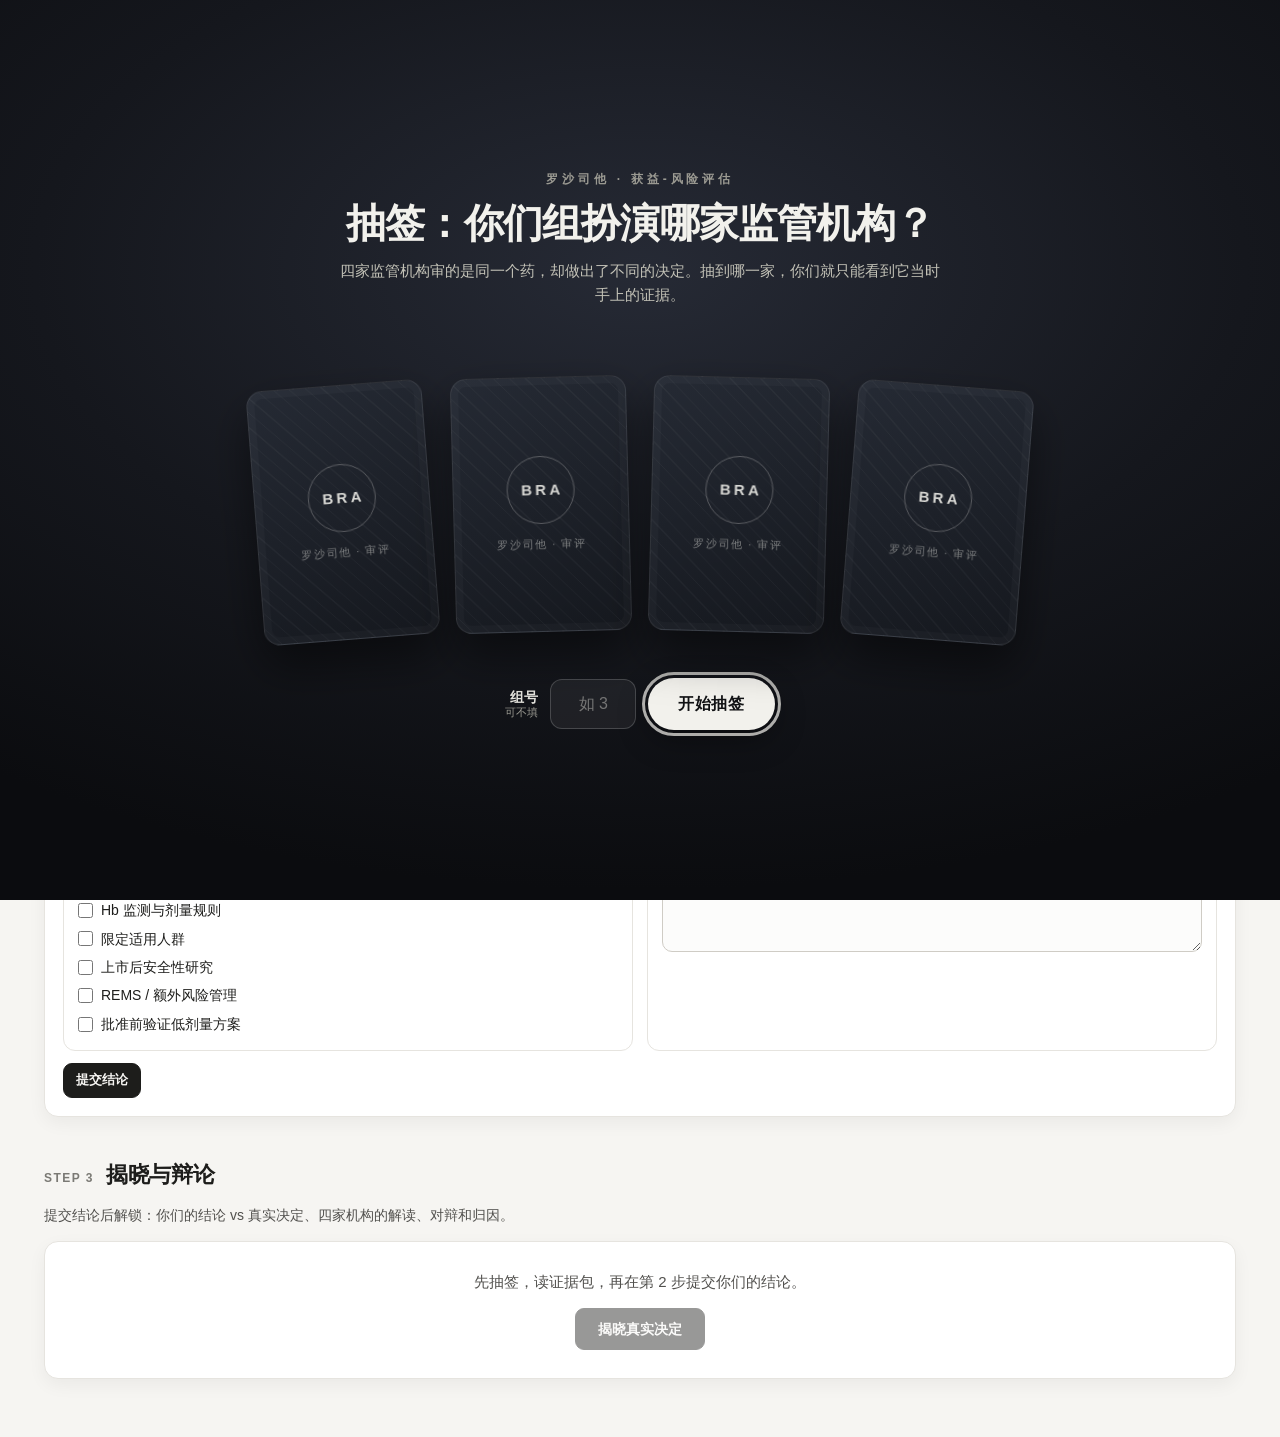
==== roxadustat/index.html @ 7d4b8264 "Add roxadustat BRA classroom demo" ====
<!doctype html>
<html lang="zh-CN">
<head>
  <meta charset="utf-8">
  <meta name="viewport" content="width=device-width, initial-scale=1">
  <meta name="description" content="罗沙司他获益-风险评估课堂工作台：每组扮演一家监管机构，只看它当时的原文证据包，做出结论后再对照四家机构的真实解读。">
  <title>罗沙司他审评工作台</title>
  <link rel="stylesheet" href="styles.css?v=16">
  <script src="data.js?v=16" defer></script>
  <script src="briefs.js?v=16" defer></script>
  <script src="cards.js?v=16" defer></script>
  <script src="sim.js?v=16" defer></script>
  <script src="app.js?v=16" defer></script>
  <script src="draw.js?v=16" defer></script>
</head>
<body>
  <div class="draw-stage" id="draw-stage" role="dialog" aria-modal="true" aria-labelledby="draw-title" hidden>
    <div class="draw-inner">
      <p class="draw-eyebrow">罗沙司他 · 获益-风险评估</p>
      <h1 id="draw-title">抽签：你们组扮演哪家监管机构？</h1>
      <p class="draw-lead">四家监管机构审的是同一个药，却做出了不同的决定。抽到哪一家，你们就只能看到它当时手上的证据。</p>
      <div class="draw-table" id="draw-table" aria-hidden="true"></div>
      <div class="draw-result" id="draw-result" aria-live="polite"></div>
      <form class="draw-form" id="draw-form">
        <label for="draw-group">组号<small>可不填</small></label>
        <input id="draw-group" inputmode="numeric" maxlength="2" autocomplete="off" placeholder="如 3">
        <button class="draw-btn" id="draw-start" type="submit">开始抽签</button>
      </form>
    </div>
  </div>
  <header class="top">
    <div class="wrap">
      <div class="brand">罗沙司他审评工作台<small>获益-风险评估 · 四家监管机构的同一个药</small></div>
      <button class="theme-btn" id="theme-btn" type="button" aria-label="切换深浅色">深浅色</button>
    </div>
  </header>

  <div class="wrap hero">
    <h1>你们是一个审评小组：批，还是不批？</h1>
    <p>每组扮演一家监管机构，只能看到这家机构做决定时手上的原文证据。读完证据包，在工作台上做分析选择、写下结论；提交结论后就可以揭晓，看四家机构的真实决定和理由。</p>
  </div>

  <nav class="steps" aria-label="步骤">
    <div class="wrap">
      <a href="#board1"><b>1</b>证据包</a>
      <a href="#board2"><b>2</b>审评工作台</a>
      <a href="#board3"><b>3</b>揭晓与辩论</a>
      <span class="me" id="me-tag">尚未抽签</span>
      <button class="reset-btn" id="reset-btn" type="button" title="清空这台设备上的记录，重新抽签">重新开始</button>
    </div>
  </nav>

  <main>
    <section class="board wrap" id="board1" aria-labelledby="b1-title">
      <div class="board-head"><span class="num">STEP 1</span><h2 id="b1-title">读证据包</h2></div>
      <div id="agency-cards"></div>
      <div class="panel" id="package" style="margin-top:14px" hidden></div>
    </section>

    <section class="board wrap" id="board2" aria-labelledby="b2-title">
      <div class="board-head"><span class="num">STEP 2</span><h2 id="b2-title">审评工作台</h2></div>
      <div class="all-banner" id="all-banner" hidden>已揭晓：工作台现在显示四家机构的全部数据，可以对照着看。</div>
      <div class="tabs" role="tablist" aria-label="适应症" id="pop-tabs">
        <button type="button" role="tab" aria-selected="true" data-pop="ndd">非透析（NDD）· 对照安慰剂</button>
        <button type="button" role="tab" aria-selected="false" data-pop="dd">透析（DD）· 对照 ESA</button>
      </div>
      <div class="panel" id="mace-panel"></div>
      <div class="panel" id="effects-panel"></div>
      <div class="panel" id="decision-panel">
        <h3>你们的结论</h3>
        <p class="sub" id="decision-sub">以所属机构的身份作答。</p>
        <form id="decision-form">
          <div class="form-grid">
            <fieldset id="fs-ndd"><legend>非透析（NDD）</legend></fieldset>
            <fieldset id="fs-dd"><legend>透析（DD）</legend></fieldset>
            <fieldset id="fs-rm"><legend>风险管理工具（可多选）</legend></fieldset>
            <fieldset><legend>一句话理由</legend><textarea id="reason" placeholder="例如：主要依据哪个分析、最担心哪项风险、能否靠说明书管住……"></textarea></fieldset>
          </div>
          <div style="margin-top:12px"><button class="btn primary" type="submit">提交结论</button><span class="saved" id="saved" hidden>已保存</span></div>
        </form>
      </div>
    </section>

    <section class="board wrap" id="board3" aria-labelledby="b3-title">
      <div class="board-head"><span class="num">STEP 3</span><h2 id="b3-title">揭晓与辩论</h2><p>提交结论后解锁：你们的结论 vs 真实决定、四家机构的解读、对辩和归因。</p></div>
      <div class="panel reveal-gate" id="reveal-gate">
        <p id="gate-msg" role="status">先在第 2 步提交你们的结论，再揭晓四家机构的真实决定。</p>
        <button class="btn primary" type="button" id="reveal-btn" disabled>揭晓真实决定</button>
      </div>
      <div id="reveal" hidden>
        <div class="panel" id="compare-panel"></div>
        <div class="panel" id="overview-panel"></div>
        <div class="panel" id="agency-panel"></div>
        <div class="panel">
          <h3>四家机构对辩</h3>
          <div class="debate-ctl"><button class="btn" type="button" id="debate-prev">上一句</button><button class="btn primary" type="button" id="debate-next">下一句</button><button class="btn" type="button" id="debate-all">全部展开</button><span class="count" id="debate-count"></span></div>
          <div class="debate" id="debate"></div>
        </div>
        <div class="panel">
          <h3>最后一步：把分歧归到三层</h3>
          <p class="sub">证据不同（决策时看到的数据不同）· 口径不同（分析选择不同）· 价值不同（需求、风险容忍度、监管工具）。可多选。</p>
          <div class="attr-list" id="attr-list"></div>
          <div style="margin-top:12px"><button class="btn primary" type="button" id="attr-check">对照参考答案</button></div>
        </div>
      </div>
    </section>
  </main>


  <div class="tooltip" id="tooltip" hidden></div>
  <div class="popover" id="popover" role="dialog" aria-label="出处" hidden></div>
  <div class="lightbox" id="lightbox" role="dialog" aria-modal="true" aria-label="整页原文" hidden></div>
</body>
</html>
---- roxadustat/styles.css ----
:root{
  color-scheme:light;
  --paper:#f6f5f2;--surface:#fcfcfb;--panel:#ffffff;--line:#e6e4df;--line-strong:#cfccc5;
  --ink:#1d1d1b;--ink-2:#52514e;--muted:#7a7974;--accent:#1d1d1b;--hl:#fff6dc;
  --fda:#2a78d6;--ema:#eb6834;--nmpa:#1baf7a;--pmda:#eda100;
  --chip:#efeee9;--quote:#f3f2ee;--good:#2f7d4f;--warn:#a5521f;--ctrl:#62615c;
  --shadow:0 6px 18px rgba(29,29,27,.05);
}
@media (prefers-color-scheme:dark){
  :root:not([data-theme="light"]){
    color-scheme:dark;
    --paper:#141413;--surface:#1a1a19;--panel:#1f1f1d;--line:#30302d;--line-strong:#44443f;
    --ink:#f0efec;--ink-2:#c3c2b7;--muted:#9a998f;--accent:#f0efec;--hl:#3a321b;
    --fda:#3987e5;--ema:#d95926;--nmpa:#199e70;--pmda:#c98500;
    --chip:#2a2a27;--quote:#262624;--good:#6cc08a;--warn:#e39a6b;--ctrl:#b4b3a9;
    --shadow:none;
  }
}
:root[data-theme="dark"]{
  color-scheme:dark;
  --paper:#141413;--surface:#1a1a19;--panel:#1f1f1d;--line:#30302d;--line-strong:#44443f;
  --ink:#f0efec;--ink-2:#c3c2b7;--muted:#9a998f;--accent:#f0efec;--hl:#3a321b;
  --fda:#3987e5;--ema:#d95926;--nmpa:#199e70;--pmda:#c98500;
  --chip:#2a2a27;--quote:#262624;--good:#6cc08a;--warn:#e39a6b;--ctrl:#b4b3a9;
  --shadow:none;
}
*{box-sizing:border-box}
[hidden]{display:none!important}
html{scroll-behavior:smooth}
body{margin:0;background:var(--paper);color:var(--ink);font:15px/1.6 -apple-system,BlinkMacSystemFont,"Segoe UI","PingFang SC","Microsoft YaHei",sans-serif}
button,input,select,textarea{font:inherit;color:inherit}
button{cursor:pointer}
a{color:inherit}
.wrap{max-width:1240px;margin:0 auto;padding:0 24px}
header.top{border-bottom:1px solid var(--line);background:var(--surface)}
header.top .wrap{display:flex;align-items:center;justify-content:space-between;gap:16px;padding-top:16px;padding-bottom:16px}
.brand{font-weight:800;font-size:17px;letter-spacing:-.01em}
.brand small{display:block;font-weight:500;font-size:12px;color:var(--muted);letter-spacing:0}
.theme-btn{border:1px solid var(--line-strong);background:var(--panel);border-radius:8px;padding:5px 10px;font-size:12px}
.hero{padding:28px 0 8px}
.hero h1{font-size:30px;line-height:1.2;margin:0 0 6px;letter-spacing:-.02em}
.hero p{margin:0;color:var(--ink-2);max-width:820px}
nav.steps{position:sticky;top:0;z-index:20;background:var(--paper);border-bottom:1px solid var(--line)}
nav.steps .wrap{display:flex;gap:6px;flex-wrap:wrap;padding-top:10px;padding-bottom:10px;align-items:center}
nav.steps a{display:inline-flex;align-items:center;gap:7px;text-decoration:none;font-size:13px;font-weight:700;padding:6px 12px;border:1px solid var(--line);border-radius:999px;background:var(--panel)}
nav.steps a b{display:grid;place-items:center;width:20px;height:20px;border-radius:50%;background:var(--ink);color:var(--paper);font-size:11px}
nav.steps .me{margin-left:auto;font-size:12px;color:var(--muted);display:flex;align-items:center;gap:6px}
section.board{padding-top:30px;padding-bottom:10px;scroll-margin-top:56px}
main{padding-bottom:48px}
.board-head{display:flex;align-items:baseline;gap:12px;margin-bottom:14px;flex-wrap:wrap}
.board-head .num{font-size:12px;font-weight:800;letter-spacing:.12em;color:var(--muted)}
.board-head h2{margin:0;font-size:22px;letter-spacing:-.01em}
.board-head p{margin:0;color:var(--ink-2);font-size:14px;flex-basis:100%}
.panel{background:var(--panel);border:1px solid var(--line);border-radius:14px;padding:18px;box-shadow:var(--shadow);min-width:0}
.panel+.panel{margin-top:14px}
.panel h3{margin:0 0 4px;font-size:16px}
.panel .sub{margin:0 0 12px;color:var(--muted);font-size:13px}
.grid2{display:grid;grid-template-columns:minmax(0,1fr) minmax(0,1fr);gap:14px}
.dot{display:inline-block;width:10px;height:10px;border-radius:50%;flex:none}
.dot.fda{background:var(--fda)}.dot.ema{background:var(--ema)}.dot.nmpa{background:var(--nmpa)}.dot.pmda{background:var(--pmda)}
.agency-tag{display:inline-flex;align-items:center;gap:6px;font-weight:700;font-size:13px}
.facts{display:grid;gap:8px;margin:0;padding:0;list-style:none}
.facts li{display:grid;grid-template-columns:130px minmax(0,1fr);gap:12px;padding:10px 12px;border:1px solid var(--line);border-radius:10px;background:var(--surface)}
.facts .k{font-size:13px;font-weight:700;color:var(--ink-2)}
.facts .v{font-size:14px}
.missing{margin-top:10px;padding:10px 12px;border-radius:10px;background:var(--hl);font-size:13px}
.src{display:inline-flex;flex-wrap:wrap;gap:4px;margin-left:4px;vertical-align:1px}
.src button{border:0;background:var(--chip);color:var(--ink-2);border-radius:5px;padding:0 6px;font-size:11px;line-height:18px;white-space:nowrap}
.src button:hover{color:var(--ink)}
.tabs{display:inline-flex;border:1px solid var(--line-strong);border-radius:10px;overflow:hidden;margin-bottom:14px;background:var(--panel)}
.tabs button{border:0;background:transparent;padding:7px 18px;font-weight:700;font-size:14px;border-right:1px solid var(--line)}
.tabs button:last-child{border-right:0}
.tabs button[aria-selected="true"]{background:var(--ink);color:var(--paper)}
.chart svg{display:block;width:100%;height:auto;overflow:visible}
.chart text{font-family:inherit}
.tick{fill:var(--muted);font-size:11px;font-variant-numeric:tabular-nums}
.row-label{fill:var(--ink);font-size:12.5px;font-weight:650}
.row-sub{fill:var(--muted);font-size:11px}
.val-label{fill:var(--ink);font-size:12px;font-variant-numeric:tabular-nums}
.ref-label{fill:var(--muted);font-size:11px}
.forest-row{cursor:pointer}
.forest-row:focus{outline:none}
.forest-row:focus-visible rect.hit{stroke:var(--ink);stroke-width:1.5}
.legend{display:flex;gap:14px;flex-wrap:wrap;font-size:12px;color:var(--ink-2);margin-top:6px}
.legend span{display:inline-flex;align-items:center;gap:6px}
.pick-note{margin-top:10px;padding:10px 12px;border:1px solid var(--line);border-radius:10px;background:var(--surface);font-size:13.5px}
.pick-note strong{font-weight:700}
.toggles{display:flex;gap:10px;flex-wrap:wrap;margin-bottom:10px}
.switch{display:inline-flex;align-items:center;gap:8px;border:1px solid var(--line-strong);border-radius:999px;padding:5px 12px;background:var(--panel);font-size:13px;font-weight:650}
.switch input{accent-color:var(--ink);width:15px;height:15px;margin:0}
details.explain{margin-top:14px;border:1px solid var(--line);border-radius:12px;background:var(--surface)}
details.explain>summary{cursor:pointer;padding:12px 14px;font-weight:700;font-size:14px;list-style:none}
details.explain>summary::-webkit-details-marker{display:none}
details.explain>summary::before{content:"▸ ";color:var(--muted)}
details.explain[open]>summary::before{content:"▾ "}
.explain-body{padding:0 14px 14px}
.sim-grid{display:grid;grid-template-columns:minmax(0,320px) minmax(0,1fr);gap:16px}
.slider{display:grid;gap:3px;margin-bottom:10px}
.slider label{display:flex;justify-content:space-between;font-size:13px;color:var(--ink-2)}
.slider label output{font-weight:700;color:var(--ink);font-variant-numeric:tabular-nums}
.slider input[type=range]{width:100%;accent-color:var(--ink)}
.preset-row{display:flex;gap:6px;flex-wrap:wrap;margin-bottom:12px}
.btn{border:1px solid var(--line-strong);background:var(--panel);border-radius:9px;padding:6px 12px;font-size:13px;font-weight:650}
.btn:hover{border-color:var(--ink)}
.btn.primary{background:var(--ink);color:var(--paper);border-color:var(--ink)}
.btn[disabled]{opacity:.45;cursor:default}
.sim-stats{display:grid;grid-template-columns:repeat(2,minmax(0,1fr));gap:8px;margin-top:8px}
.stat{border:1px solid var(--line);border-radius:10px;padding:8px 10px;background:var(--panel)}
.stat span{display:block;font-size:12px;color:var(--muted)}
.stat strong{font-size:18px;font-variant-numeric:tabular-nums}
.sim-read{margin-top:10px;font-size:13.5px;color:var(--ink-2)}
table.effects{width:100%;border-collapse:collapse;font-size:13.5px}
table.effects th,table.effects td{text-align:left;padding:8px 10px;border-bottom:1px solid var(--line);vertical-align:top}
table.effects thead th{font-size:12px;color:var(--muted);font-weight:700}
table.effects td.num{font-variant-numeric:tabular-nums;white-space:nowrap}
table.effects tr.group td{background:var(--surface);font-weight:800;font-size:12px;letter-spacing:.06em;color:var(--ink-2)}
.table-wrap{overflow-x:auto;border:1px solid var(--line);border-radius:10px}
.tradeoff{margin-top:14px;display:grid;grid-template-columns:minmax(0,1.1fr) minmax(0,1fr);gap:14px;align-items:start}
.breakeven{border:1px solid var(--line);border-radius:12px;padding:14px;background:var(--surface)}
.breakeven .big{font-size:34px;font-weight:800;letter-spacing:-.02em;line-height:1.1}
.breakeven p{margin:6px 0 0;font-size:13.5px;color:var(--ink-2)}
.form-grid{display:grid;grid-template-columns:repeat(2,minmax(0,1fr));gap:14px}
fieldset{border:1px solid var(--line);border-radius:12px;padding:12px 14px;margin:0;min-width:0}
legend{font-weight:700;font-size:14px;padding:0 4px}
.opt{display:flex;align-items:center;gap:8px;font-size:14px;padding:3px 0}
.opt input{accent-color:var(--ink);width:15px;height:15px;margin:0}
textarea{width:100%;min-height:84px;border:1px solid var(--line-strong);border-radius:10px;padding:10px;background:var(--surface);resize:vertical}
.saved{font-size:12px;color:var(--good);margin-left:8px}
.reveal-gate{text-align:center;padding:28px 18px}
.reveal-gate p{color:var(--ink-2);margin:0 0 14px}
.reveal-gate .btn{padding:9px 22px;font-size:14px}
.reset-btn{border:1px solid var(--line-strong);background:var(--panel);border-radius:999px;padding:5px 12px;font-size:12.5px;font-weight:650;color:var(--ink-2)}
.reset-btn:hover{border-color:var(--ink);color:var(--ink)}
.pkg-tabs{margin:12px 0 0}
.compare{width:100%;border-collapse:collapse;font-size:13.5px}
.compare th,.compare td{padding:8px 10px;border-bottom:1px solid var(--line);text-align:left;vertical-align:top}
.compare thead th{font-size:12px;color:var(--muted)}
.match{font-weight:700;color:var(--good)}
.differ{font-weight:700;color:var(--warn)}
.agency-tabs{display:flex;gap:6px;flex-wrap:wrap;margin-bottom:12px}
.agency-tabs button{display:inline-flex;align-items:center;gap:6px;border:1px solid var(--line);background:var(--panel);border-radius:999px;padding:5px 12px;font-size:13px;font-weight:700}
.agency-tabs button[aria-selected="true"]{border-color:var(--ink);box-shadow:0 0 0 1px var(--ink)}
.steps-list{list-style:none;margin:0;padding:0;display:grid;gap:10px}
.steps-list li{border:1px solid var(--line);border-radius:12px;padding:12px 14px;background:var(--surface)}
.steps-list .k{font-size:12px;font-weight:800;letter-spacing:.06em;color:var(--muted)}
.steps-list .v{font-size:14.5px;margin:2px 0 8px}
blockquote{margin:0;padding:8px 12px;border-radius:8px;background:var(--quote);font-size:13px;color:var(--ink-2);font-family:Georgia,"Songti SC","SimSun",serif}
blockquote cite{display:block;margin-top:4px;font-style:normal;font-family:-apple-system,BlinkMacSystemFont,"Segoe UI","PingFang SC","Microsoft YaHei",sans-serif;font-size:11px;color:var(--muted)}
blockquote cite a{color:var(--muted)}
.debate{display:grid;gap:12px}
.round{border:1px solid var(--line);border-radius:14px;background:var(--panel);padding:14px 16px;box-shadow:var(--shadow)}
.round h4{margin:0 0 10px;font-size:15px}
.turn{display:grid;grid-template-columns:76px minmax(0,1fr);gap:12px;padding:10px 0;border-top:1px solid var(--line)}
.turn:first-of-type{border-top:0}
.turn .who{display:flex;align-items:flex-start;gap:6px;font-weight:800;font-size:13px;padding-top:2px}
.turn.host .who{color:var(--muted)}
.turn .say{font-size:14.5px;margin-bottom:6px}
.turn.host .say{color:var(--ink-2);font-style:italic}
.debate-ctl{display:flex;gap:8px;align-items:center;flex-wrap:wrap;margin-bottom:12px}
.debate-ctl .count{font-size:12px;color:var(--muted)}
.attr-list{display:grid;gap:10px}
.attr{border:1px solid var(--line);border-radius:12px;padding:12px 14px;background:var(--surface)}
.attr p{margin:0 0 8px;font-size:14px}
.attr .chips{display:flex;gap:6px;flex-wrap:wrap}
.attr .chips label{display:inline-flex;align-items:center;gap:6px;border:1px solid var(--line-strong);border-radius:999px;padding:3px 10px;font-size:13px;background:var(--panel);cursor:pointer}
.attr .chips input{accent-color:var(--ink);margin:0}
.attr .answer{margin-top:8px;font-size:13px;color:var(--ink-2)}
.attr .answer b{color:var(--ink)}
.tooltip{position:fixed;z-index:50;max-width:340px;padding:9px 11px;border-radius:9px;background:var(--ink);color:var(--paper);font-size:12px;line-height:1.55;pointer-events:none;box-shadow:0 8px 22px rgba(0,0,0,.18)}
.popover{position:fixed;z-index:60;max-width:420px;padding:12px 14px;border-radius:12px;background:var(--panel);border:1px solid var(--line-strong);box-shadow:0 12px 30px rgba(0,0,0,.18);font-size:13px}
.popover .doc{font-weight:700;margin-bottom:6px}
.popover .snip{background:var(--quote);border-radius:8px;padding:8px 10px;color:var(--ink-2);font-family:Georgia,"Songti SC","SimSun",serif}
.popover .links{margin-top:8px;display:flex;justify-content:space-between;gap:10px;font-size:12px;color:var(--muted)}
.popover button{border:0;background:none;color:var(--muted);font-size:12px;padding:0}
.forest{display:grid;gap:2px}
.frow{display:grid;grid-template-columns:minmax(0,300px) minmax(0,1fr) 92px;align-items:center;gap:14px;padding:7px 10px;border-radius:10px;border:1px solid transparent;background:none;text-align:left;width:100%}
button.frow:hover{background:var(--surface);border-color:var(--line)}
.frow[aria-pressed="true"]{background:var(--hl);border-color:var(--line-strong)}
.flabel{display:flex;gap:8px;align-items:flex-start;min-width:0}
.flabel .dot{margin-top:6px}
.flabel b{display:block;font-size:13.5px;font-weight:700}
.flabel small{display:block;font-size:12px;color:var(--muted)}
.track{position:relative;height:28px}
.track i{position:absolute;display:block}
.track .ref{top:0;bottom:0;width:0;border-left:1px solid var(--muted)}
.track .ref.margin{border-left:1px dashed var(--muted)}
.track .ref.truth{border-left:2px solid var(--ink)}
.track .ci{top:13px;height:2px;border-radius:2px}
.track .pt{top:8px;width:12px;height:12px;border-radius:3px;transform:translateX(-50%);box-shadow:0 0 0 2px var(--panel)}
.ci.fda,.pt.fda{background:var(--fda)}.ci.ema,.pt.ema{background:var(--ema)}.ci.nmpa,.pt.nmpa{background:var(--nmpa)}.ci.pmda,.pt.pmda{background:var(--pmda)}
.ci.neutral,.pt.neutral{background:var(--ink-2)}
.fval{font-variant-numeric:tabular-nums;font-size:14px;font-weight:700;text-align:right}
.fval small{display:block;font-size:11.5px;font-weight:500;color:var(--muted)}
.faxis{display:grid;grid-template-columns:minmax(0,300px) minmax(0,1fr) 92px;gap:14px;padding:2px 10px 0}
.faxis .ticks{position:relative;height:18px;border-top:1px solid var(--line)}
.faxis .ticks span{position:absolute;top:2px;transform:translateX(-50%);font-size:11px;color:var(--muted);font-variant-numeric:tabular-nums}
.faxis .axis-name{font-size:11px;color:var(--muted);text-align:right}
.ref-key{display:inline-block;width:0;height:14px;border-left:1px solid var(--line-strong)}
.ref-key.margin{border-left:1px dashed var(--muted)}
.ref-key.truth{border-left:2px solid var(--ink)}
.bars{display:grid;gap:6px}
.brow{display:grid;grid-template-columns:minmax(0,190px) minmax(0,1fr) 44px;align-items:center;gap:10px;font-size:13px}
.blabel{color:var(--ink-2)}
.btrack{height:12px;background:var(--surface);border-radius:4px;overflow:hidden}
.btrack i{display:block;height:100%;border-radius:0 4px 4px 0;background:var(--ink-2)}
.btrack i.fda{background:var(--fda)}.btrack i.ema{background:var(--ema)}
.bval{font-variant-numeric:tabular-nums;font-weight:700;text-align:right}
.me-card{display:flex;align-items:center;gap:14px;padding:14px 16px;border:1px solid var(--line-strong);border-radius:14px;background:var(--panel)}
.me-card .agency-tag{font-size:16px}
.me-card b{display:block;font-size:15px}
.me-card span:not(.agency-tag):not(.dot){display:block;font-size:13px;color:var(--ink-2)}
.pkg-head h3{display:flex;align-items:center;gap:10px;flex-wrap:wrap}
.all-banner{margin-bottom:12px;padding:10px 14px;border-radius:10px;background:var(--hl);font-size:14px;font-weight:650}
.questions{margin-top:14px;padding:12px 14px;border-radius:12px;background:var(--surface);border:1px solid var(--line)}
.questions h4{margin:0 0 6px;font-size:14px}
.questions ol{margin:0;padding-left:20px;font-size:14px}
@media (max-width:620px){.frow,.faxis{grid-template-columns:minmax(0,1fr) 70px;gap:6px 10px}.frow .flabel{grid-column:1/-1}.faxis span:first-child{display:none}.brow{grid-template-columns:minmax(0,1fr) 44px}.brow .btrack{grid-column:1/-1;grid-row:2}}
@media (max-width:1000px){.grid2,.sim-grid,.tradeoff,.form-grid{grid-template-columns:1fr}}
/* ---- evidence cards ---- */
.pkg-headline{margin:2px 0 0;font-size:15px;color:var(--ink-2)}
.pkg-meta{display:flex;flex-wrap:wrap;align-items:center;gap:6px 16px;margin-top:10px;font-size:13px;color:var(--muted)}
.pkg-meta b{color:var(--ink);font-size:15px;font-variant-numeric:tabular-nums}
.progress{display:inline-block;width:120px;height:6px;border-radius:3px;background:var(--chip);overflow:hidden}
.progress i{display:block;height:100%;background:var(--good);border-radius:3px;transition:width .3s ease}
.brief-grid{display:grid;grid-template-columns:minmax(0,236px) minmax(0,1fr);gap:22px;margin-top:18px;align-items:start}
.brief-toc{position:sticky;top:64px;max-height:calc(100vh - 80px);overflow:auto;display:grid;gap:12px;padding-right:4px}
.toc-theme{display:flex;justify-content:space-between;font-size:11.5px;font-weight:800;letter-spacing:.08em;color:var(--muted);text-decoration:none;margin-bottom:2px}
.toc-theme span{font-weight:600;letter-spacing:0}
.toc-card{display:block;font-size:13px;text-decoration:none;color:var(--ink-2);padding:4px 8px 4px 22px;border-radius:7px;position:relative;line-height:1.4}
.toc-card::before{content:"";position:absolute;left:7px;top:10px;width:7px;height:7px;border-radius:50%;border:1.5px solid var(--line-strong)}
.toc-card.is-read::before{background:var(--good);border-color:var(--good)}
.toc-card:hover{background:var(--surface);color:var(--ink)}
.brief-feed{display:grid;gap:16px;min-width:0}
.ecard{border:1px solid var(--line);border-radius:14px;padding:16px 18px;background:var(--panel);scroll-margin-top:64px;min-width:0}
.ecard.is-read{border-color:color-mix(in srgb,var(--good) 45%,var(--line))}
.ec-top{display:flex;justify-content:space-between;font-size:11.5px;font-weight:800;letter-spacing:.08em;color:var(--muted)}
.ec-count{font-weight:600;letter-spacing:0;font-variant-numeric:tabular-nums}
.ecard h4{margin:4px 0;font-size:17px;line-height:1.35}
.ec-lead{margin:0 0 12px;font-size:14px;color:var(--ink-2)}
.ec-viz{margin:4px 0 2px}
.ec-foot{display:flex;justify-content:space-between;align-items:center;gap:10px;flex-wrap:wrap;margin-top:14px;padding-top:10px;border-top:1px solid var(--line)}
.ec-foot .src{margin-left:0}
.ec-actions{display:inline-flex;gap:6px}
.btn.small{padding:4px 10px;font-size:12.5px}
.read-btn[aria-pressed="true"]{color:var(--good);border-color:color-mix(in srgb,var(--good) 50%,var(--line-strong))}
.shots{display:grid;gap:12px;margin-top:12px}
.shot{margin:0}
.shot-img{display:block;width:100%;padding:0;border:1px solid var(--line);border-radius:10px;overflow:hidden;background:#fff;cursor:zoom-in}
.shot-img img{display:block;width:100%;height:auto}
.shot figcaption{margin-top:6px;font-size:12px;color:var(--muted)}
.shot figcaption a{color:var(--muted)}
.linkish{border:0;background:none;padding:0;color:inherit;text-decoration:underline;font-size:inherit}
.viz-legend{display:flex;flex-wrap:wrap;gap:6px 16px;font-size:12.5px;color:var(--ink-2);margin-bottom:10px}
.viz-legend span{display:inline-flex;align-items:center;gap:6px}
.viz-legend .unit{color:var(--muted);margin-left:auto}
.sw{display:inline-block;width:11px;height:11px;border-radius:3px;background:var(--ink-2);flex:none}
.sw.fda{background:var(--fda)}.sw.ema{background:var(--ema)}.sw.nmpa{background:var(--nmpa)}.sw.pmda{background:var(--pmda)}.sw.ctrl{background:var(--ctrl)}
.pairs{display:grid;gap:12px}
.prow{display:grid;grid-template-columns:minmax(0,210px) minmax(0,1fr);gap:14px;align-items:center}
.pk{font-size:13.5px;font-weight:650;line-height:1.35}
.pk small{display:block;font-weight:500;font-size:12px;color:var(--muted)}
.pbars{display:grid;gap:4px;position:relative;margin-right:64px}
.pairs.has-count .pbars{margin-right:118px}
.pairs.has-neg .pbars{margin-left:58px}
.pairs.has-neg .pbars::before{content:"";position:absolute;left:var(--zero);top:-3px;bottom:-3px;border-left:1px solid var(--muted)}
.pbar{position:relative;height:14px}
.pbar i{position:absolute;top:0;height:100%;border-radius:0 4px 4px 0}
.pbar i.neg{border-radius:4px 0 0 4px}
.pbar i.fda{background:var(--fda)}.pbar i.ema{background:var(--ema)}.pbar i.nmpa{background:var(--nmpa)}.pbar i.pmda{background:var(--pmda)}.pbar i.ctrl{background:var(--ctrl)}
.pval{position:absolute;top:0;line-height:14px;margin-left:6px;font-size:12.5px;font-weight:700;font-variant-numeric:tabular-nums;white-space:nowrap}
.pval.neg{margin-left:0;transform:translateX(calc(-100% - 6px))}
.pval small{margin-left:5px;font-size:11.5px;font-weight:500;color:var(--muted)}
.pna{font-size:12.5px;color:var(--ink-2)}
@media (min-width:621px){.card-forest .frow,.card-forest .faxis{grid-template-columns:minmax(0,200px) minmax(0,1fr) 104px}}
.card-forest .frow{padding:6px 4px}
.card-forest .faxis{padding:2px 4px 0}
.cbar{display:block;height:4px;min-width:56px;margin-top:5px;border-radius:2px;background:var(--chip);overflow:hidden}
.cbar i{display:block;height:100%;border-radius:2px;background:var(--ink-2)}
.cbar i.fda{background:var(--fda)}.cbar i.ema{background:var(--ema)}.cbar i.nmpa{background:var(--nmpa)}.cbar i.pmda{background:var(--pmda)}
.stat-tiles{display:grid;grid-template-columns:repeat(auto-fit,minmax(150px,1fr));gap:10px}
.tile{border:1px solid var(--line);border-radius:12px;padding:12px 14px;background:var(--surface)}
.tile strong{display:block;font-size:26px;line-height:1.15;font-weight:800;letter-spacing:-.01em;font-variant-numeric:tabular-nums}
.tile span{display:block;font-size:13px;color:var(--ink-2);margin-top:4px;line-height:1.4}
.tile small{display:block;font-size:12px;color:var(--muted);margin-top:2px}
.trials{display:grid;gap:12px}
.tg-head{font-size:12px;font-weight:800;letter-spacing:.06em;color:var(--muted);margin-bottom:2px}
.trow{display:grid;grid-template-columns:minmax(0,120px) minmax(0,200px) minmax(0,1fr) 60px;gap:10px;align-items:center;font-size:13px;padding:3px 0}
.tid{font-weight:700}
.tmeta{color:var(--ink-2);font-size:12.5px;line-height:1.35}
.tbar{height:12px;background:var(--surface);border-radius:3px;overflow:hidden}
.tbar i{display:block;height:100%;border-radius:0 3px 3px 0}
.tbar i.fda{background:var(--fda)}.tbar i.ema{background:var(--ema)}.tbar i.nmpa{background:var(--nmpa)}.tbar i.pmda{background:var(--pmda)}
.tn{text-align:right;font-weight:700;font-variant-numeric:tabular-nums}
.splits{display:grid;gap:14px}
.sk{font-size:13.5px;font-weight:650;margin-bottom:6px}
.sbar{display:flex;gap:2px;height:16px;border-radius:4px;overflow:hidden}
.sbar i{display:block;height:100%}
.skeys{display:flex;flex-wrap:wrap;gap:4px 14px;margin-top:7px;font-size:12.5px;color:var(--ink-2)}
.skeys span{display:inline-flex;align-items:center;gap:6px}
.skeys b{color:var(--ink);font-variant-numeric:tabular-nums}
.qlist{list-style:none;margin:0;padding:0;display:grid;gap:2px}
.qlist li{border-left:3px solid var(--line-strong);padding:4px 0 4px 12px}
.qlist summary{cursor:pointer;font-size:14px;line-height:1.55;list-style:none}
.qlist summary::-webkit-details-marker{display:none}
.qlist summary::after{content:" 原文";font-size:11.5px;color:var(--muted);white-space:nowrap}
.qlist details[open] summary::after{content:" 收起"}
.qlist blockquote{margin-top:6px}
.lightbox{position:fixed;inset:0;z-index:90;background:rgba(12,12,14,.84);display:flex;flex-direction:column}
.lb-bar{display:flex;justify-content:space-between;align-items:center;gap:12px;padding:10px 16px;color:#f2f1ec;font-size:13px;flex-wrap:wrap}
.lb-bar a{color:#f2f1ec}
.lb-close{margin-left:12px;border:1px solid rgba(255,255,255,.35);background:transparent;color:#f2f1ec;border-radius:8px;padding:4px 12px;font-size:13px}
.lb-body{flex:1;overflow:auto;padding:0 16px 24px;display:flex;justify-content:center;align-items:flex-start}
.lb-body img{max-width:min(980px,100%);height:auto;border-radius:6px;background:#fff}
body.lb-open{overflow:hidden}
@media (max-width:1000px){
  .brief-grid{grid-template-columns:minmax(0,1fr);gap:12px}
  .brief-toc{position:static;max-height:none;display:flex;gap:6px;overflow-x:auto;padding-bottom:4px}
  .toc-card{display:none}
  .toc-group{flex:none}
  .toc-theme{gap:6px;border:1px solid var(--line);border-radius:999px;padding:5px 12px;background:var(--panel);font-size:12.5px;letter-spacing:.02em;color:var(--ink-2);margin:0}
}
@media (max-width:620px){
  .ecard{padding:14px}
  .prow{grid-template-columns:1fr;gap:5px}
  .trow{grid-template-columns:minmax(0,1fr) 60px;gap:3px 10px}
  .trow .tmeta,.trow .tbar{grid-column:1/-1}
  .trow .tn{grid-column:2;grid-row:1}
  .viz-legend .unit{margin-left:0}
  table.effects td:first-child{min-width:7.5em}
}
/* ---- workbench dumbbells ---- */
.dumb{display:grid}
.db-section+.db-section{margin-top:14px}
.db-title{font-size:12px;font-weight:800;letter-spacing:.06em;color:var(--ink-2);padding:6px 0;border-bottom:1px solid var(--line)}
.db-unit{font-size:11.5px;color:var(--muted);margin:10px 0 0}
.db-row{display:grid;grid-template-columns:minmax(0,250px) minmax(0,1fr) 140px;gap:14px;align-items:center;padding:5px 0;font-size:13px}
.db-k{display:flex;flex-wrap:wrap;align-items:center;gap:2px 6px;line-height:1.35}
.db-k small{flex-basis:100%;font-size:11.5px;color:var(--muted)}
.db-track{position:relative;height:18px}
.db-track::before{content:"";position:absolute;left:0;right:0;top:50%;border-top:1px solid var(--line)}
.db-line{position:absolute;top:calc(50% - 1.5px);height:3px;background:var(--line-strong);border-radius:2px}
.db-c,.db-r{position:absolute;top:50%;width:13px;height:13px;border-radius:50%;transform:translate(-50%,-50%)}
.db-c{background:var(--panel);border:2.5px solid var(--ctrl)}
.db-r{background:var(--ink);box-shadow:0 0 0 2px var(--panel)}
.db-r.fda,.db-key.r.fda{background:var(--fda)}.db-r.ema,.db-key.r.ema{background:var(--ema)}
.db-key{display:inline-block;width:12px;height:12px;border-radius:50%}
.db-key.r{background:var(--ink)}
.db-key.c{border:2.5px solid var(--ctrl);background:var(--panel)}
.db-v{font-variant-numeric:tabular-nums;text-align:right;color:var(--muted);white-space:nowrap}
.db-v b{color:var(--ink)}
.db-text{grid-column:2/-1;color:var(--ink-2)}
.db-ghost{position:absolute;top:50%;width:11px;height:11px;border-radius:50%;transform:translate(-50%,-50%);border:1.5px dashed var(--nmpa);background:var(--panel)}
.db-key.ghost{border:1.5px dashed var(--nmpa)}
details.table-details{margin-top:12px}
details.table-details>summary{cursor:pointer;font-size:13px;font-weight:650;color:var(--ink-2);padding:4px 0}
details.table-details[open]>summary{margin-bottom:8px}
@media (max-width:620px){.db-row{grid-template-columns:minmax(0,1fr) 112px;gap:2px 10px}.db-k{grid-column:1/-1}.db-text{grid-column:1/-1}}
/* ---- reveal overview ---- */
.timeline{display:grid;margin:8px 0 18px}
.tl-lane{display:grid;grid-template-columns:70px minmax(0,1fr) 170px;gap:12px;align-items:center}
.tl-name{display:flex;align-items:center;gap:6px;font-weight:800;font-size:13px}
.tl-track{position:relative;height:58px;border-bottom:1px solid var(--line)}
.tl-year{position:absolute;top:0;bottom:0;border-left:1px dashed var(--line-strong)}
.tl-ev{position:absolute;display:grid;grid-template-columns:12px auto;column-gap:6px;align-items:center;white-space:nowrap;transform:translateX(-6px);line-height:1.25}
.tl-ev i{grid-row:1/3;width:12px;height:12px;border-radius:50%;background:var(--ink);box-shadow:0 0 0 2px var(--panel)}
.tl-ev.fda i{background:var(--fda)}.tl-ev.ema i{background:var(--ema)}.tl-ev.nmpa i{background:var(--nmpa)}.tl-ev.pmda i{background:var(--pmda)}
.tl-ev b{font-size:12.5px;font-variant-numeric:tabular-nums}
.tl-ev small{font-size:11.5px;color:var(--muted)}
.tl-ev.right{grid-template-columns:auto 12px;transform:translateX(calc(-100% + 6px))}
.tl-ev.right i{grid-column:2}
.tl-ev.right b,.tl-ev.right small{grid-column:1;grid-row:auto;text-align:right}
.tl-axis .tl-track{height:22px;border:0}
.tl-axis .tl-track span{position:absolute;top:3px;transform:translateX(-50%);font-size:11px;color:var(--muted);font-variant-numeric:tabular-nums}
.tl-src .src{margin-left:0}
table.dgrid{width:100%;border-collapse:collapse;font-size:13px}
.dgrid th,.dgrid td{padding:9px 10px;border-bottom:1px solid var(--line);text-align:left;vertical-align:top}
.dgrid thead th{font-size:12px;color:var(--muted)}
.dgrid tbody th small{display:block;font-weight:500;color:var(--muted);font-size:11.5px;margin-top:2px;white-space:nowrap}
.dg-ev{color:var(--ink-2);min-width:180px}
.dchip{display:inline-block;font-weight:700;padding:2px 8px;border-radius:6px;background:var(--chip)}
.dchip.soft{font-weight:600;margin:0 4px 4px 0;font-size:12px}
.dnone{color:var(--muted);font-size:12px}
@media (max-width:620px){.tl-lane{grid-template-columns:50px minmax(0,1fr);gap:8px}.tl-src{grid-column:2}.tl-ev small{display:none}.tl-track{height:52px}}
/* ---- draw stage ---- */
body.draw-open{overflow:hidden}
.draw-stage{position:fixed;inset:0;z-index:100;overflow-y:auto;color:#f2f1ec;
  background:radial-gradient(1100px 620px at 50% 30%,#262a35 0%,#15171d 55%,#0b0c0f 100%);
  display:flex;align-items:center;justify-content:center;padding:32px 20px;transition:opacity .45s ease}
.draw-stage.is-leaving{opacity:0}
.draw-inner{width:100%;max-width:960px;text-align:center}
.draw-eyebrow{margin:0 0 10px;font-size:12px;font-weight:700;letter-spacing:.32em;color:#9b9a92}
.draw-stage h1{margin:0;font-size:clamp(21px,5.6vw,40px);line-height:1.2;letter-spacing:-.02em;font-weight:800}
.draw-lead{margin:12px auto 0;max-width:600px;color:#c3c2b7;font-size:15px}
.draw-table{position:relative;width:100%;margin:46px auto 30px;perspective:1600px}
.dcard{position:absolute;left:0;top:0;transform-origin:50% 50%;transition:opacity .55s ease,filter .55s ease;will-change:transform}
.dcard.is-dim{opacity:.16;filter:saturate(.4)}
.dc-inner{position:relative;width:100%;height:100%;transform-style:preserve-3d;transition:transform .8s cubic-bezier(.2,.75,.2,1)}
.dc-inner.is-flipped{transform:rotateY(180deg)}
.dc-back,.dc-face{position:absolute;inset:0;border-radius:16px;backface-visibility:hidden;-webkit-backface-visibility:hidden;display:flex;flex-direction:column;align-items:center;justify-content:center}
.dc-back{border:1px solid rgba(255,255,255,.1);
  background:repeating-linear-gradient(45deg,rgba(255,255,255,.035) 0 1px,transparent 1px 11px),linear-gradient(160deg,#252a34,#15181e);
  box-shadow:0 22px 46px rgba(0,0,0,.5),inset 0 0 0 7px rgba(255,255,255,.025);transition:box-shadow .2s ease}
.dc-mark{display:grid;place-items:center;width:68px;height:68px;border-radius:50%;border:1px solid rgba(242,241,236,.28);
  font-size:15px;font-weight:800;letter-spacing:.22em;padding-left:.22em;color:rgba(242,241,236,.88)}
.dc-sub{margin-top:12px;font-size:11px;letter-spacing:.14em;color:rgba(242,241,236,.45)}
.dcard.is-lit .dc-back{box-shadow:0 0 0 2px rgba(242,241,236,.85),0 0 34px rgba(242,241,236,.28),0 22px 46px rgba(0,0,0,.5)}
.dc-face{transform:rotateY(180deg);background:#fbfaf7;color:#1d1d1b;padding:14px 12px;gap:6px;box-shadow:0 26px 70px rgba(0,0,0,.55)}
.dc-fda{--agency:#2a78d6}.dc-ema{--agency:#eb6834}.dc-nmpa{--agency:#1baf7a}.dc-pmda{--agency:#eda100}
.dcard.is-chosen .dc-face{box-shadow:0 0 0 2px var(--agency),0 0 60px color-mix(in srgb,var(--agency) 45%,transparent),0 26px 70px rgba(0,0,0,.55)}
.dc-kicker{font-size:10.5px;letter-spacing:.2em;color:#7a7974}
.dc-emblem{display:grid;place-items:center;width:62px;height:62px;border-radius:50%;margin:4px 0 2px;
  border:2px solid var(--agency);background:color-mix(in srgb,var(--agency) 14%,#fff)}
.dc-emblem span{font-size:16px;font-weight:800;letter-spacing:.04em;color:#1d1d1b}
.dc-name{font-size:14px;font-weight:800;line-height:1.3}
.dc-when{font-size:11.5px;color:#52514e;font-variant-numeric:tabular-nums}
.dc-tag{font-size:10.5px;line-height:1.45;color:#52514e;max-width:92%}
.draw-form{display:inline-flex;align-items:center;gap:12px;flex-wrap:wrap;justify-content:center;transition:opacity .3s ease}
.draw-form label{display:flex;flex-direction:column;align-items:flex-end;font-size:14px;font-weight:700;color:#e6e5df;line-height:1.2}
.draw-form label small{font-size:11px;font-weight:500;color:#9b9a92}
.draw-form input{width:86px;padding:11px 12px;border-radius:12px;border:1px solid rgba(255,255,255,.18);background:rgba(255,255,255,.06);color:#f2f1ec;font-size:16px;text-align:center}
.draw-form input:focus{outline:2px solid rgba(242,241,236,.6);outline-offset:2px}
.draw-btn{border:0;border-radius:999px;padding:13px 30px;background:#f2f1ec;color:#111214;font-size:16px;font-weight:800;letter-spacing:.04em;
  box-shadow:0 10px 30px rgba(0,0,0,.35);transition:transform .15s ease,box-shadow .15s ease}
.draw-btn:hover{transform:translateY(-1px);box-shadow:0 14px 36px rgba(0,0,0,.45)}
.draw-btn:focus-visible{outline:3px solid rgba(242,241,236,.7);outline-offset:3px}
.draw-stage.is-drawing .draw-form{opacity:0;pointer-events:none}
.draw-stage.is-done .draw-form{display:none}
.draw-result{min-height:0}
.draw-stage.is-done .draw-result{animation:drIn .6s ease both}
.dr-line{margin:6px 0 4px;font-size:20px;color:#f2f1ec}
.dr-line b{font-weight:800}
.dr-sub{margin:0 0 18px;font-size:14px;color:#b9b8ad}
@keyframes drIn{from{opacity:0;transform:translateY(8px)}to{opacity:1;transform:none}}
@media (prefers-reduced-motion:reduce){.dc-inner,.dcard,.draw-stage{transition:none}.draw-stage.is-done .draw-result{animation:none}}
@media (max-width:620px){.wrap{padding:0 16px}.hero h1{font-size:24px}.facts li{grid-template-columns:1fr;gap:2px}.turn{grid-template-columns:1fr;gap:4px}nav.steps{position:static}nav.steps .me{margin-left:0}nav.steps .reset-btn{margin-left:auto}.panel{padding:14px}}
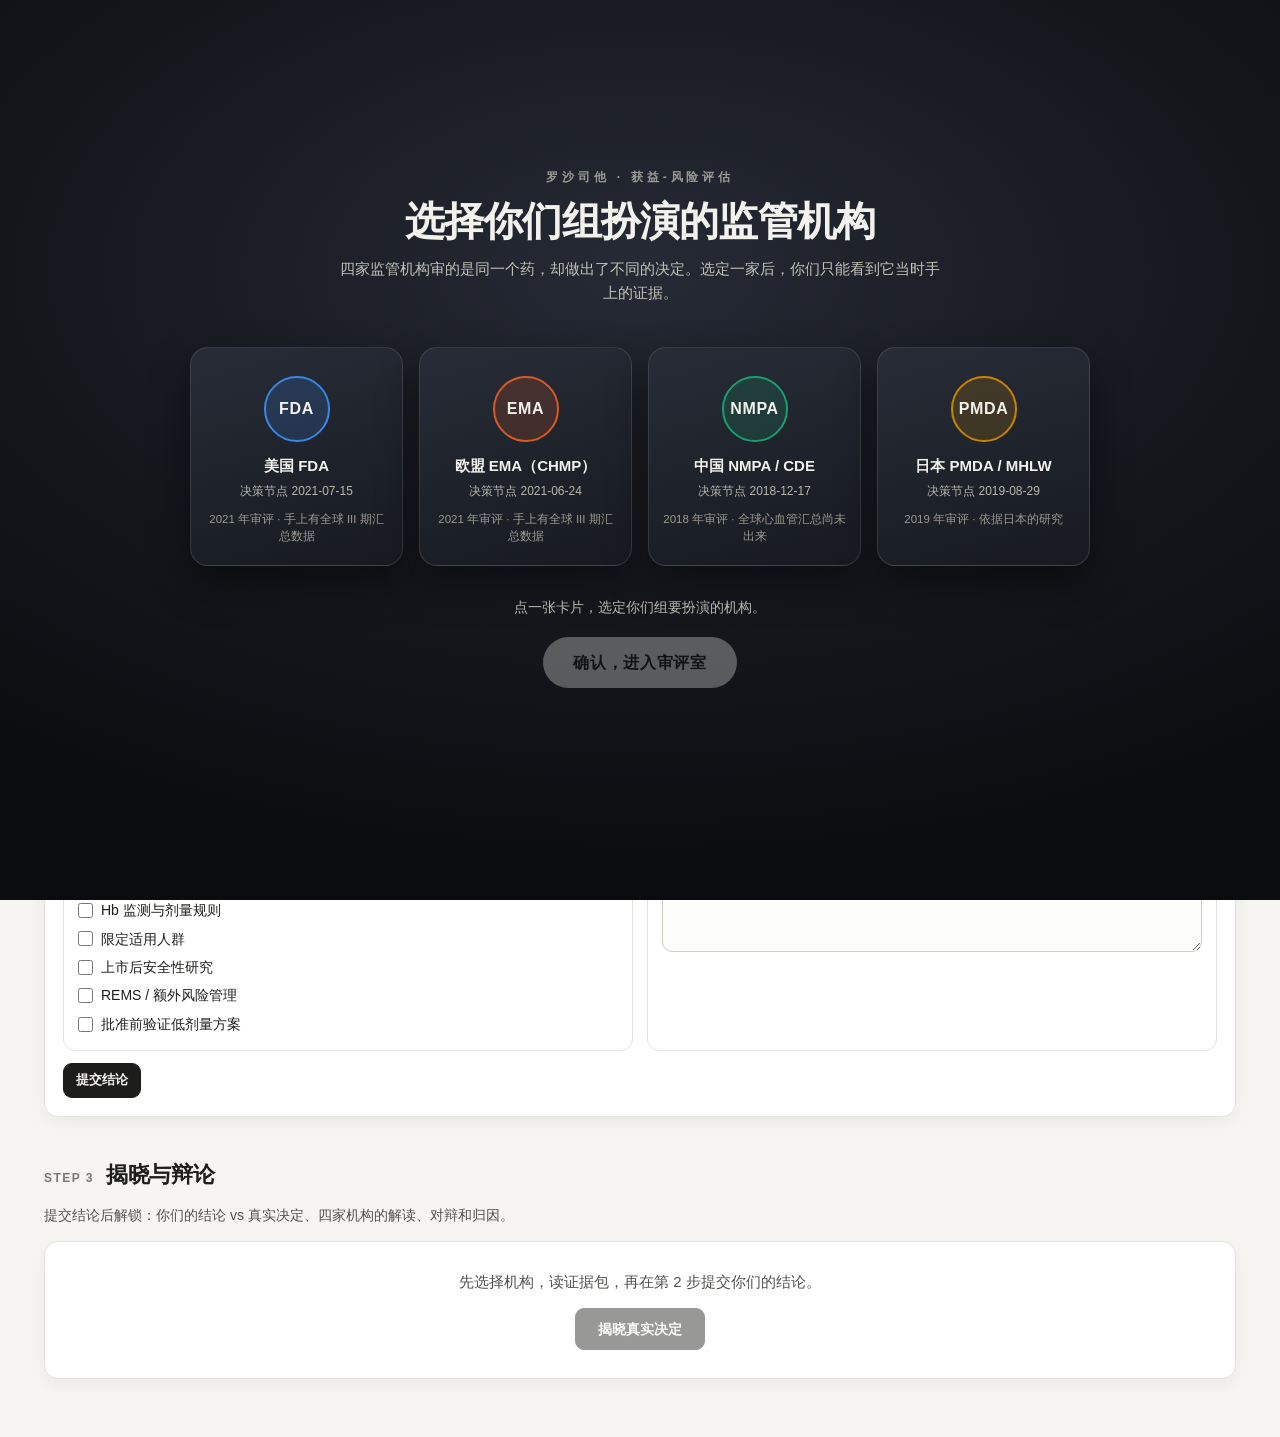
==== commit cbe973ef: "Replace card draw with direct agency choice page" ====
--- a/roxadustat/index.html
+++ b/roxadustat/index.html
@@ -5,27 +5,22 @@
   <meta name="viewport" content="width=device-width, initial-scale=1">
   <meta name="description" content="罗沙司他获益-风险评估课堂工作台：每组扮演一家监管机构，只看它当时的原文证据包，做出结论后再对照四家机构的真实解读。">
   <title>罗沙司他审评工作台</title>
-  <link rel="stylesheet" href="styles.css?v=16">
-  <script src="data.js?v=16" defer></script>
-  <script src="briefs.js?v=16" defer></script>
-  <script src="cards.js?v=16" defer></script>
-  <script src="sim.js?v=16" defer></script>
-  <script src="app.js?v=16" defer></script>
-  <script src="draw.js?v=16" defer></script>
+  <link rel="stylesheet" href="styles.css?v=18">
+  <script src="data.js?v=18" defer></script>
+  <script src="briefs.js?v=18" defer></script>
+  <script src="cards.js?v=18" defer></script>
+  <script src="sim.js?v=18" defer></script>
+  <script src="app.js?v=18" defer></script>
+  <script src="pick.js?v=18" defer></script>
 </head>
 <body>
-  <div class="draw-stage" id="draw-stage" role="dialog" aria-modal="true" aria-labelledby="draw-title" hidden>
+  <div class="draw-stage" id="draw-stage" role="dialog" aria-modal="true" aria-labelledby="draw-title" tabindex="-1" hidden>
     <div class="draw-inner">
       <p class="draw-eyebrow">罗沙司他 · 获益-风险评估</p>
-      <h1 id="draw-title">抽签：你们组扮演哪家监管机构？</h1>
-      <p class="draw-lead">四家监管机构审的是同一个药，却做出了不同的决定。抽到哪一家，你们就只能看到它当时手上的证据。</p>
-      <div class="draw-table" id="draw-table" aria-hidden="true"></div>
-      <div class="draw-result" id="draw-result" aria-live="polite"></div>
-      <form class="draw-form" id="draw-form">
-        <label for="draw-group">组号<small>可不填</small></label>
-        <input id="draw-group" inputmode="numeric" maxlength="2" autocomplete="off" placeholder="如 3">
-        <button class="draw-btn" id="draw-start" type="submit">开始抽签</button>
-      </form>
+      <h1 id="draw-title">选择你们组扮演的监管机构</h1>
+      <p class="draw-lead">四家监管机构审的是同一个药，却做出了不同的决定。选定一家后，你们只能看到它当时手上的证据。</p>
+      <div class="pick-grid" id="pick-grid" aria-label="监管机构"></div>
+      <div class="pick-confirm" id="pick-confirm" aria-live="polite"></div>
     </div>
   </div>
   <header class="top">
@@ -45,8 +40,8 @@
       <a href="#board1"><b>1</b>证据包</a>
       <a href="#board2"><b>2</b>审评工作台</a>
       <a href="#board3"><b>3</b>揭晓与辩论</a>
-      <span class="me" id="me-tag">尚未抽签</span>
-      <button class="reset-btn" id="reset-btn" type="button" title="清空这台设备上的记录，重新抽签">重新开始</button>
+      <span class="me" id="me-tag">尚未选择机构</span>
+      <button class="reset-btn" id="reset-btn" type="button" title="清空这台设备上的记录，重新选择机构">重新开始</button>
     </div>
   </nav>
 
--- a/roxadustat/styles.css
+++ b/roxadustat/styles.css
@@ -381,55 +381,48 @@
 .dchip.soft{font-weight:600;margin:0 4px 4px 0;font-size:12px}
 .dnone{color:var(--muted);font-size:12px}
 @media (max-width:620px){.tl-lane{grid-template-columns:50px minmax(0,1fr);gap:8px}.tl-src{grid-column:2}.tl-ev small{display:none}.tl-track{height:52px}}
-/* ---- draw stage ---- */
+/* ---- agency choice page ---- */
 body.draw-open{overflow:hidden}
 .draw-stage{position:fixed;inset:0;z-index:100;overflow-y:auto;color:#f2f1ec;
   background:radial-gradient(1100px 620px at 50% 30%,#262a35 0%,#15171d 55%,#0b0c0f 100%);
   display:flex;align-items:center;justify-content:center;padding:32px 20px;transition:opacity .45s ease}
 .draw-stage.is-leaving{opacity:0}
+.draw-stage:focus{outline:none}
 .draw-inner{width:100%;max-width:960px;text-align:center}
 .draw-eyebrow{margin:0 0 10px;font-size:12px;font-weight:700;letter-spacing:.32em;color:#9b9a92}
 .draw-stage h1{margin:0;font-size:clamp(21px,5.6vw,40px);line-height:1.2;letter-spacing:-.02em;font-weight:800}
 .draw-lead{margin:12px auto 0;max-width:600px;color:#c3c2b7;font-size:15px}
-.draw-table{position:relative;width:100%;margin:46px auto 30px;perspective:1600px}
-.dcard{position:absolute;left:0;top:0;transform-origin:50% 50%;transition:opacity .55s ease,filter .55s ease;will-change:transform}
-.dcard.is-dim{opacity:.16;filter:saturate(.4)}
-.dc-inner{position:relative;width:100%;height:100%;transform-style:preserve-3d;transition:transform .8s cubic-bezier(.2,.75,.2,1)}
-.dc-inner.is-flipped{transform:rotateY(180deg)}
-.dc-back,.dc-face{position:absolute;inset:0;border-radius:16px;backface-visibility:hidden;-webkit-backface-visibility:hidden;display:flex;flex-direction:column;align-items:center;justify-content:center}
-.dc-back{border:1px solid rgba(255,255,255,.1);
-  background:repeating-linear-gradient(45deg,rgba(255,255,255,.035) 0 1px,transparent 1px 11px),linear-gradient(160deg,#252a34,#15181e);
-  box-shadow:0 22px 46px rgba(0,0,0,.5),inset 0 0 0 7px rgba(255,255,255,.025);transition:box-shadow .2s ease}
-.dc-mark{display:grid;place-items:center;width:68px;height:68px;border-radius:50%;border:1px solid rgba(242,241,236,.28);
-  font-size:15px;font-weight:800;letter-spacing:.22em;padding-left:.22em;color:rgba(242,241,236,.88)}
-.dc-sub{margin-top:12px;font-size:11px;letter-spacing:.14em;color:rgba(242,241,236,.45)}
-.dcard.is-lit .dc-back{box-shadow:0 0 0 2px rgba(242,241,236,.85),0 0 34px rgba(242,241,236,.28),0 22px 46px rgba(0,0,0,.5)}
-.dc-face{transform:rotateY(180deg);background:#fbfaf7;color:#1d1d1b;padding:14px 12px;gap:6px;box-shadow:0 26px 70px rgba(0,0,0,.55)}
-.dc-fda{--agency:#2a78d6}.dc-ema{--agency:#eb6834}.dc-nmpa{--agency:#1baf7a}.dc-pmda{--agency:#eda100}
-.dcard.is-chosen .dc-face{box-shadow:0 0 0 2px var(--agency),0 0 60px color-mix(in srgb,var(--agency) 45%,transparent),0 26px 70px rgba(0,0,0,.55)}
-.dc-kicker{font-size:10.5px;letter-spacing:.2em;color:#7a7974}
-.dc-emblem{display:grid;place-items:center;width:62px;height:62px;border-radius:50%;margin:4px 0 2px;
-  border:2px solid var(--agency);background:color-mix(in srgb,var(--agency) 14%,#fff)}
-.dc-emblem span{font-size:16px;font-weight:800;letter-spacing:.04em;color:#1d1d1b}
-.dc-name{font-size:14px;font-weight:800;line-height:1.3}
-.dc-when{font-size:11.5px;color:#52514e;font-variant-numeric:tabular-nums}
-.dc-tag{font-size:10.5px;line-height:1.45;color:#52514e;max-width:92%}
-.draw-form{display:inline-flex;align-items:center;gap:12px;flex-wrap:wrap;justify-content:center;transition:opacity .3s ease}
-.draw-form label{display:flex;flex-direction:column;align-items:flex-end;font-size:14px;font-weight:700;color:#e6e5df;line-height:1.2}
-.draw-form label small{font-size:11px;font-weight:500;color:#9b9a92}
-.draw-form input{width:86px;padding:11px 12px;border-radius:12px;border:1px solid rgba(255,255,255,.18);background:rgba(255,255,255,.06);color:#f2f1ec;font-size:16px;text-align:center}
-.draw-form input:focus{outline:2px solid rgba(242,241,236,.6);outline-offset:2px}
+.pick-grid{display:grid;grid-template-columns:repeat(4,minmax(0,1fr));gap:16px;max-width:900px;margin:42px auto 30px}
+.pick-card{--agency:#9b9a92;position:relative;display:flex;flex-direction:column;align-items:center;gap:6px;min-width:0;padding:26px 14px 20px;
+  border-radius:18px;border:1px solid rgba(255,255,255,.12);background:linear-gradient(165deg,#272c37,#171a20);color:#f2f1ec;text-align:center;
+  box-shadow:0 18px 40px rgba(0,0,0,.45);transition:transform .2s ease,box-shadow .25s ease,border-color .2s ease,opacity .25s ease;
+  animation:pickIn .6s cubic-bezier(.2,.7,.2,1) backwards;animation-delay:calc(var(--i) * 80ms)}
+.pick-fda{--agency:#3987e5}.pick-ema{--agency:#d95926}.pick-nmpa{--agency:#199e70}.pick-pmda{--agency:#c98500}
+.pick-card:hover{transform:translateY(-4px);border-color:color-mix(in srgb,var(--agency) 65%,transparent)}
+.pick-card:focus-visible{outline:2px solid #f2f1ec;outline-offset:3px}
+.pick-card[aria-pressed="true"]{transform:translateY(-6px);border-color:var(--agency);
+  box-shadow:0 0 0 1px var(--agency),0 0 52px color-mix(in srgb,var(--agency) 42%,transparent),0 18px 40px rgba(0,0,0,.45)}
+.pick-grid.has-pick .pick-card[aria-pressed="false"]{opacity:.45}
+.pick-grid.has-pick .pick-card[aria-pressed="false"]:hover{opacity:.8}
+.pk-emblem{display:grid;place-items:center;width:66px;height:66px;margin:2px 0 8px;border-radius:50%;border:2px solid var(--agency);
+  background:color-mix(in srgb,var(--agency) 18%,transparent);font-size:16px;font-weight:800;letter-spacing:.04em}
+.pk-name{font-size:15px;font-weight:800;line-height:1.3}
+.pk-when{font-size:12px;color:#b9b8ad;font-variant-numeric:tabular-nums}
+.pk-tag{margin-top:4px;font-size:11.5px;line-height:1.5;color:#9b9a92}
+.pk-check{position:absolute;top:10px;right:10px;display:grid;place-items:center;width:22px;height:22px;border-radius:50%;
+  background:var(--agency);color:#111214;font-size:12px;font-weight:900;opacity:0;transform:scale(.6);transition:opacity .2s ease,transform .2s ease}
+.pick-card[aria-pressed="true"] .pk-check{opacity:1;transform:none}
+.pick-confirm{min-height:136px;animation:drIn .5s ease both}
+@keyframes pickIn{from{opacity:0;translate:0 16px}to{opacity:1;translate:0 0}}
 .draw-btn{border:0;border-radius:999px;padding:13px 30px;background:#f2f1ec;color:#111214;font-size:16px;font-weight:800;letter-spacing:.04em;
   box-shadow:0 10px 30px rgba(0,0,0,.35);transition:transform .15s ease,box-shadow .15s ease}
 .draw-btn:hover{transform:translateY(-1px);box-shadow:0 14px 36px rgba(0,0,0,.45)}
 .draw-btn:focus-visible{outline:3px solid rgba(242,241,236,.7);outline-offset:3px}
-.draw-stage.is-drawing .draw-form{opacity:0;pointer-events:none}
-.draw-stage.is-done .draw-form{display:none}
-.draw-result{min-height:0}
-.draw-stage.is-done .draw-result{animation:drIn .6s ease both}
+.draw-btn[disabled]{opacity:.32;cursor:default;transform:none;box-shadow:none}
 .dr-line{margin:6px 0 4px;font-size:20px;color:#f2f1ec}
 .dr-line b{font-weight:800}
 .dr-sub{margin:0 0 18px;font-size:14px;color:#b9b8ad}
 @keyframes drIn{from{opacity:0;transform:translateY(8px)}to{opacity:1;transform:none}}
-@media (prefers-reduced-motion:reduce){.dc-inner,.dcard,.draw-stage{transition:none}.draw-stage.is-done .draw-result{animation:none}}
+@media (prefers-reduced-motion:reduce){.draw-stage,.pick-card{transition:none}.pick-card,.pick-confirm{animation:none}}
+@media (max-width:760px){.pick-grid{grid-template-columns:repeat(2,minmax(0,1fr));gap:12px;margin:28px auto 22px}.pick-card{padding:20px 10px 16px}}
 @media (max-width:620px){.wrap{padding:0 16px}.hero h1{font-size:24px}.facts li{grid-template-columns:1fr;gap:2px}.turn{grid-template-columns:1fr;gap:4px}nav.steps{position:static}nav.steps .me{margin-left:0}nav.steps .reset-btn{margin-left:auto}.panel{padding:14px}}
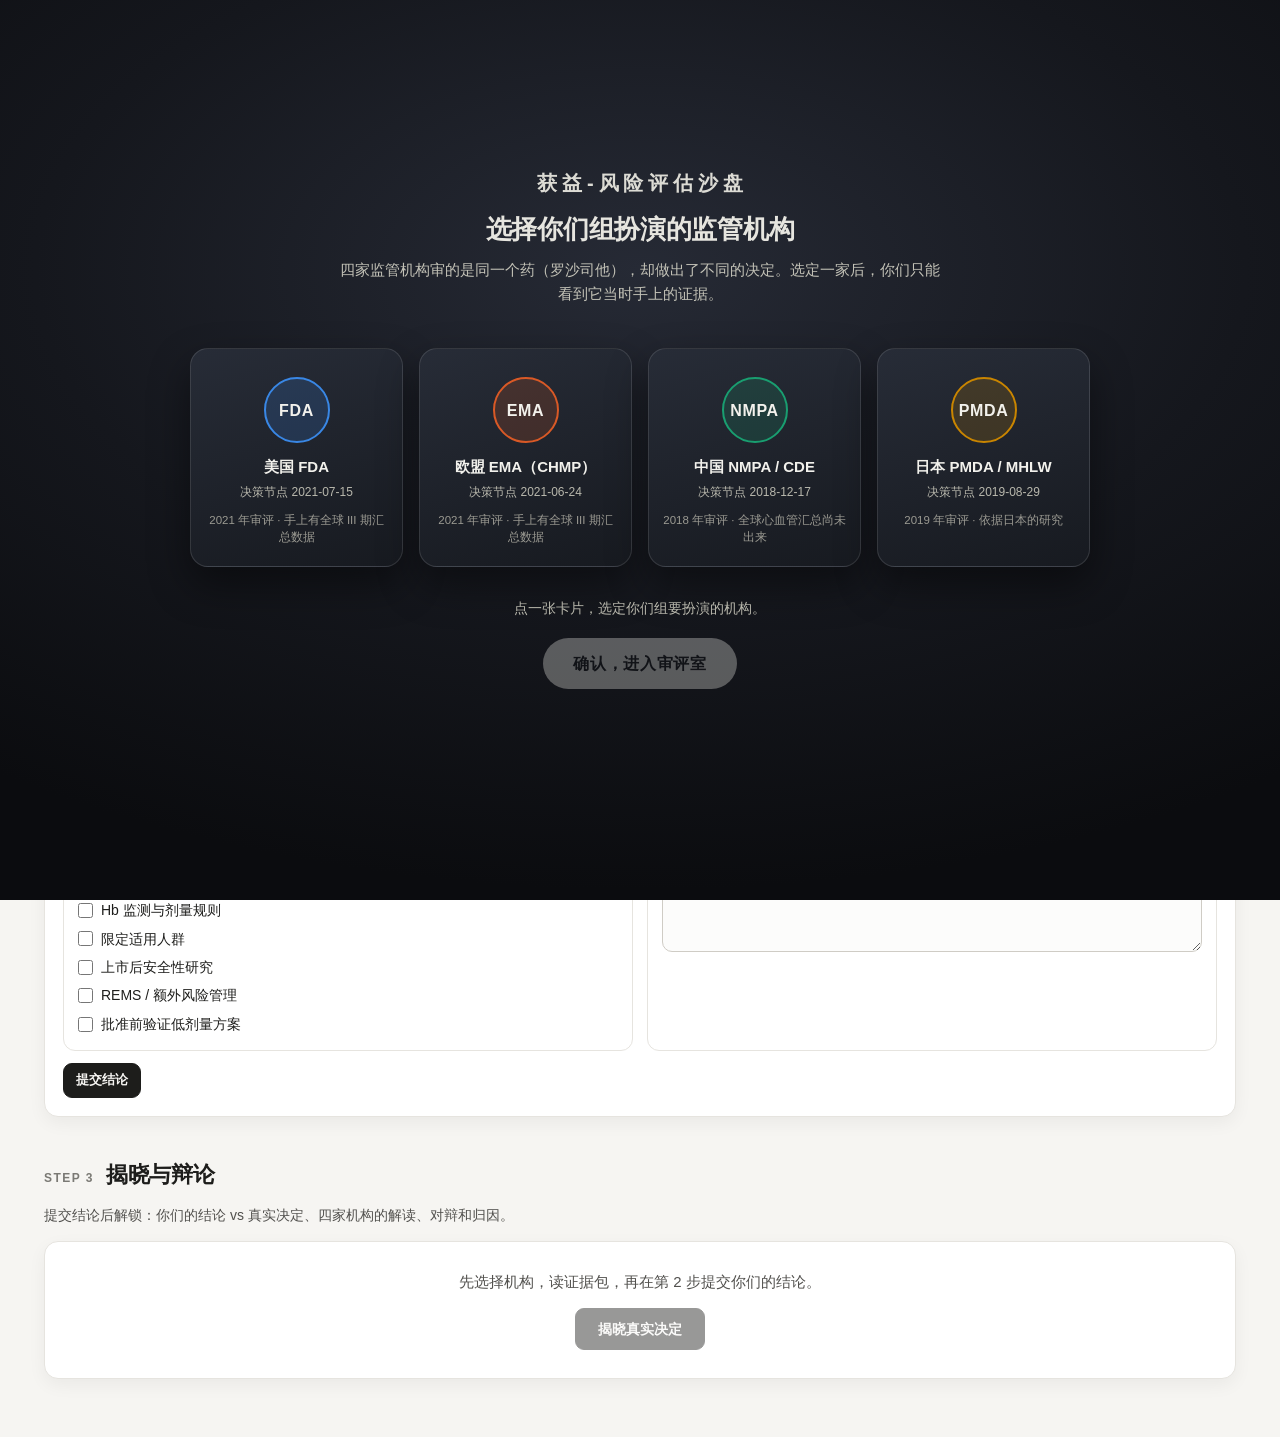
==== commit bef65feb: "Rename choice page to 获益-风险评估沙盘 and shrink heading" ====
--- a/roxadustat/index.html
+++ b/roxadustat/index.html
@@ -5,20 +5,20 @@
   <meta name="viewport" content="width=device-width, initial-scale=1">
   <meta name="description" content="罗沙司他获益-风险评估课堂工作台：每组扮演一家监管机构，只看它当时的原文证据包，做出结论后再对照四家机构的真实解读。">
   <title>罗沙司他审评工作台</title>
-  <link rel="stylesheet" href="styles.css?v=18">
-  <script src="data.js?v=18" defer></script>
-  <script src="briefs.js?v=18" defer></script>
-  <script src="cards.js?v=18" defer></script>
-  <script src="sim.js?v=18" defer></script>
-  <script src="app.js?v=18" defer></script>
-  <script src="pick.js?v=18" defer></script>
+  <link rel="stylesheet" href="styles.css?v=19">
+  <script src="data.js?v=19" defer></script>
+  <script src="briefs.js?v=19" defer></script>
+  <script src="cards.js?v=19" defer></script>
+  <script src="sim.js?v=19" defer></script>
+  <script src="app.js?v=19" defer></script>
+  <script src="pick.js?v=19" defer></script>
 </head>
 <body>
   <div class="draw-stage" id="draw-stage" role="dialog" aria-modal="true" aria-labelledby="draw-title" tabindex="-1" hidden>
     <div class="draw-inner">
-      <p class="draw-eyebrow">罗沙司他 · 获益-风险评估</p>
+      <p class="draw-eyebrow">获益-风险评估沙盘</p>
       <h1 id="draw-title">选择你们组扮演的监管机构</h1>
-      <p class="draw-lead">四家监管机构审的是同一个药，却做出了不同的决定。选定一家后，你们只能看到它当时手上的证据。</p>
+      <p class="draw-lead">四家监管机构审的是同一个药（罗沙司他），却做出了不同的决定。选定一家后，你们只能看到它当时手上的证据。</p>
       <div class="pick-grid" id="pick-grid" aria-label="监管机构"></div>
       <div class="pick-confirm" id="pick-confirm" aria-live="polite"></div>
     </div>
--- a/roxadustat/styles.css
+++ b/roxadustat/styles.css
@@ -389,8 +389,8 @@
 .draw-stage.is-leaving{opacity:0}
 .draw-stage:focus{outline:none}
 .draw-inner{width:100%;max-width:960px;text-align:center}
-.draw-eyebrow{margin:0 0 10px;font-size:12px;font-weight:700;letter-spacing:.32em;color:#9b9a92}
-.draw-stage h1{margin:0;font-size:clamp(21px,5.6vw,40px);line-height:1.2;letter-spacing:-.02em;font-weight:800}
+.draw-eyebrow{margin:0 0 14px;font-size:clamp(15px,3.6vw,20px);font-weight:800;letter-spacing:.24em;padding-left:.24em;color:#dcdbd4}
+.draw-stage h1{margin:0;font-size:clamp(17px,4.2vw,26px);line-height:1.3;letter-spacing:-.01em;font-weight:700;color:#e6e5df}
 .draw-lead{margin:12px auto 0;max-width:600px;color:#c3c2b7;font-size:15px}
 .pick-grid{display:grid;grid-template-columns:repeat(4,minmax(0,1fr));gap:16px;max-width:900px;margin:42px auto 30px}
 .pick-card{--agency:#9b9a92;position:relative;display:flex;flex-direction:column;align-items:center;gap:6px;min-width:0;padding:26px 14px 20px;
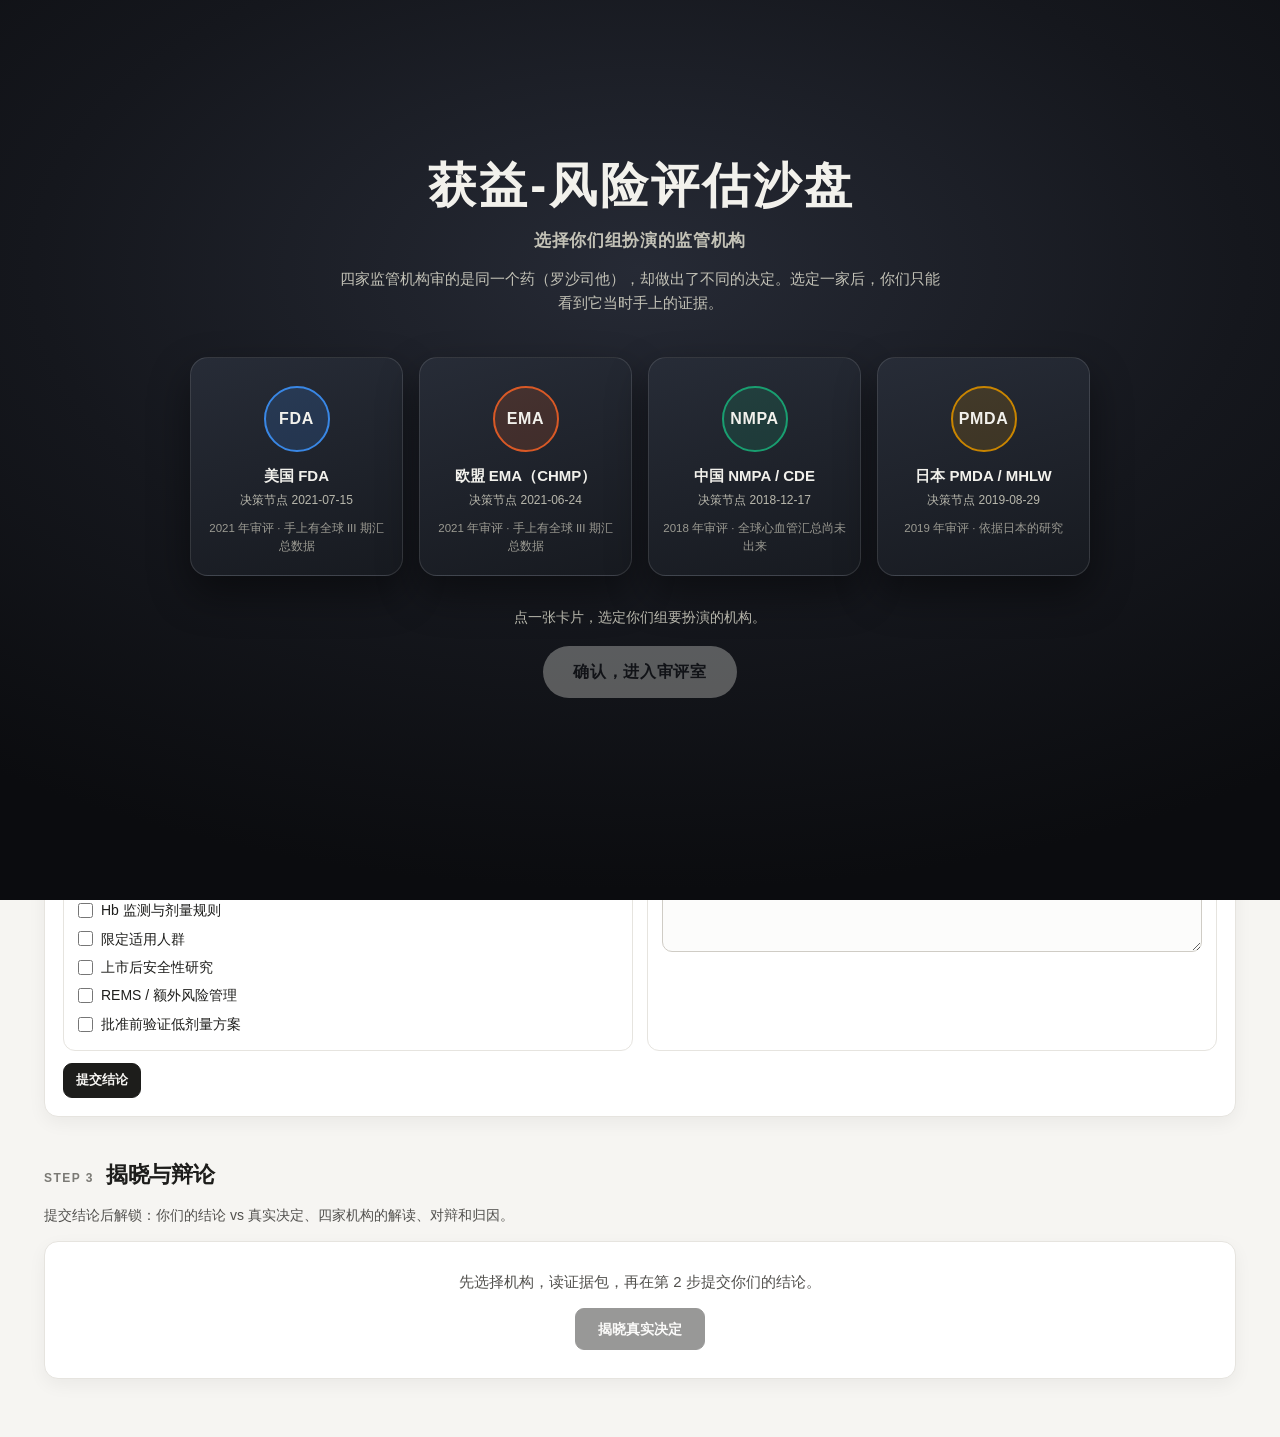
==== commit a37eae72: "Use 获益-风险评估沙盘 as site name; enlarge title on choice page" ====
--- a/roxadustat/index.html
+++ b/roxadustat/index.html
@@ -3,21 +3,21 @@
 <head>
   <meta charset="utf-8">
   <meta name="viewport" content="width=device-width, initial-scale=1">
-  <meta name="description" content="罗沙司他获益-风险评估课堂工作台：每组扮演一家监管机构，只看它当时的原文证据包，做出结论后再对照四家机构的真实解读。">
-  <title>罗沙司他审评工作台</title>
-  <link rel="stylesheet" href="styles.css?v=19">
-  <script src="data.js?v=19" defer></script>
-  <script src="briefs.js?v=19" defer></script>
-  <script src="cards.js?v=19" defer></script>
-  <script src="sim.js?v=19" defer></script>
-  <script src="app.js?v=19" defer></script>
-  <script src="pick.js?v=19" defer></script>
+  <meta name="description" content="获益-风险评估沙盘（罗沙司他）：每组扮演一家监管机构，只看它当时的原文证据包，做出结论后再对照四家机构的真实解读。">
+  <title>获益-风险评估沙盘</title>
+  <link rel="stylesheet" href="styles.css?v=20">
+  <script src="data.js?v=20" defer></script>
+  <script src="briefs.js?v=20" defer></script>
+  <script src="cards.js?v=20" defer></script>
+  <script src="sim.js?v=20" defer></script>
+  <script src="app.js?v=20" defer></script>
+  <script src="pick.js?v=20" defer></script>
 </head>
 <body>
   <div class="draw-stage" id="draw-stage" role="dialog" aria-modal="true" aria-labelledby="draw-title" tabindex="-1" hidden>
     <div class="draw-inner">
-      <p class="draw-eyebrow">获益-风险评估沙盘</p>
-      <h1 id="draw-title">选择你们组扮演的监管机构</h1>
+      <h1 id="draw-title">获益-风险评估沙盘</h1>
+      <p class="draw-ask">选择你们组扮演的监管机构</p>
       <p class="draw-lead">四家监管机构审的是同一个药（罗沙司他），却做出了不同的决定。选定一家后，你们只能看到它当时手上的证据。</p>
       <div class="pick-grid" id="pick-grid" aria-label="监管机构"></div>
       <div class="pick-confirm" id="pick-confirm" aria-live="polite"></div>
@@ -25,7 +25,7 @@
   </div>
   <header class="top">
     <div class="wrap">
-      <div class="brand">罗沙司他审评工作台<small>获益-风险评估 · 四家监管机构的同一个药</small></div>
+      <div class="brand">获益-风险评估沙盘<small>罗沙司他 · 四家监管机构的同一个药</small></div>
       <button class="theme-btn" id="theme-btn" type="button" aria-label="切换深浅色">深浅色</button>
     </div>
   </header>
--- a/roxadustat/styles.css
+++ b/roxadustat/styles.css
@@ -389,8 +389,8 @@
 .draw-stage.is-leaving{opacity:0}
 .draw-stage:focus{outline:none}
 .draw-inner{width:100%;max-width:960px;text-align:center}
-.draw-eyebrow{margin:0 0 14px;font-size:clamp(15px,3.6vw,20px);font-weight:800;letter-spacing:.24em;padding-left:.24em;color:#dcdbd4}
-.draw-stage h1{margin:0;font-size:clamp(17px,4.2vw,26px);line-height:1.3;letter-spacing:-.01em;font-weight:700;color:#e6e5df}
+.draw-stage h1{margin:0;font-size:clamp(28px,6.4vw,48px);line-height:1.15;letter-spacing:.06em;padding-left:.06em;font-weight:800;color:#f2f1ec}
+.draw-ask{margin:14px 0 0;font-size:clamp(14px,3.2vw,17px);font-weight:600;letter-spacing:.04em;color:#c3c2b7}
 .draw-lead{margin:12px auto 0;max-width:600px;color:#c3c2b7;font-size:15px}
 .pick-grid{display:grid;grid-template-columns:repeat(4,minmax(0,1fr));gap:16px;max-width:900px;margin:42px auto 30px}
 .pick-card{--agency:#9b9a92;position:relative;display:flex;flex-direction:column;align-items:center;gap:6px;min-width:0;padding:26px 14px 20px;
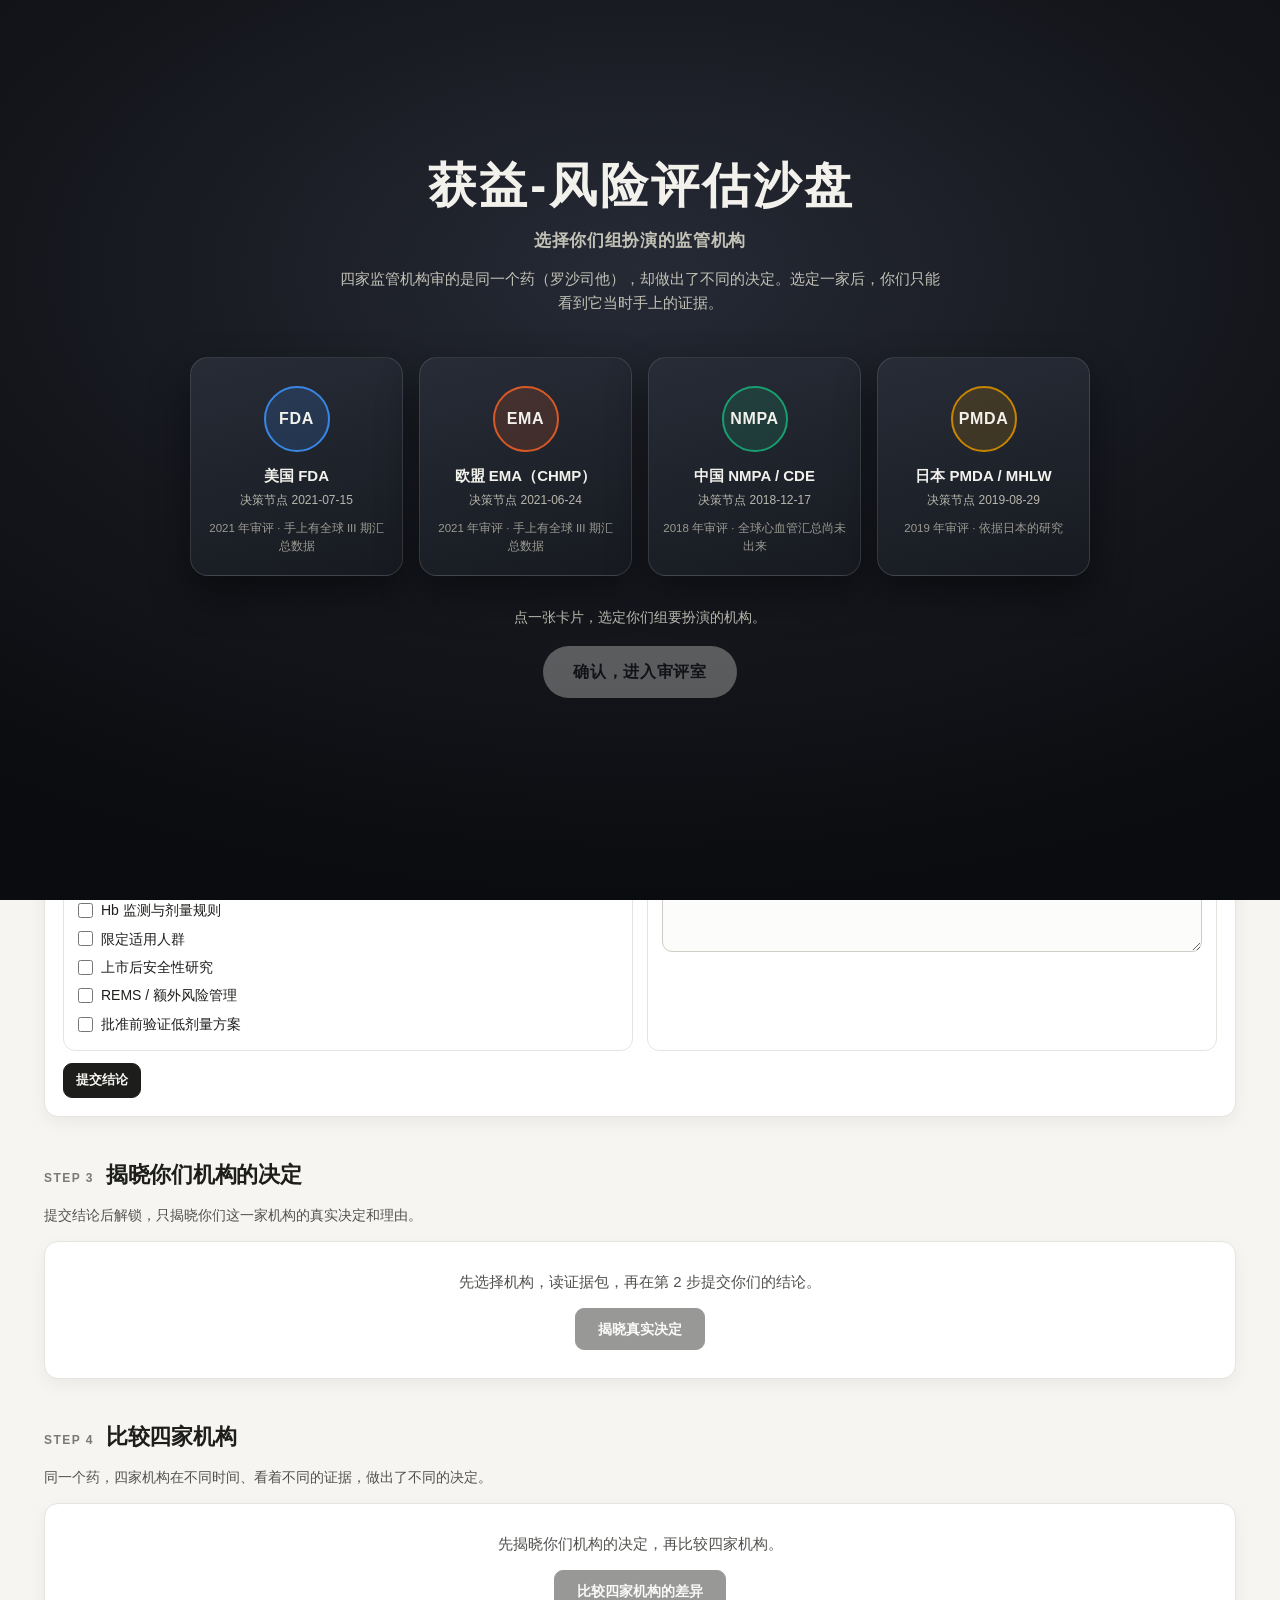
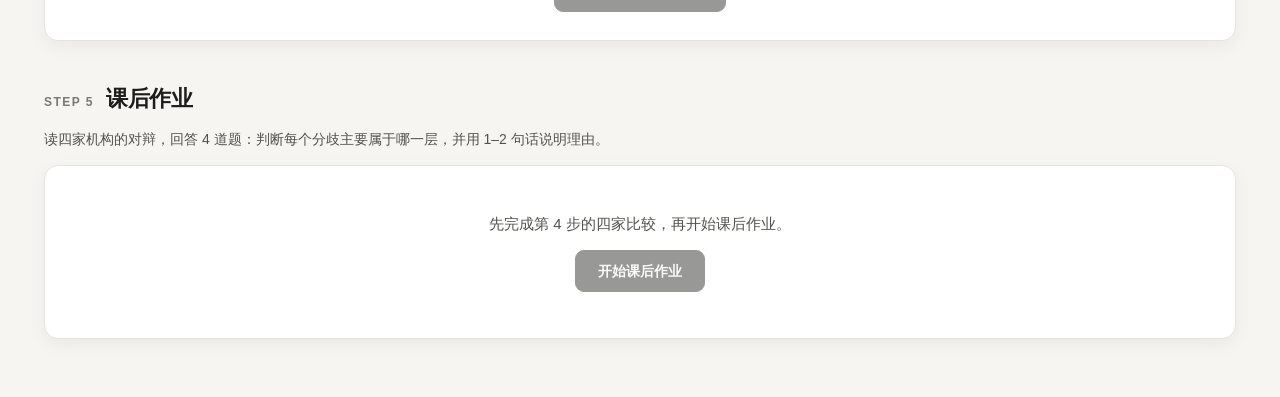
==== commit c835e879: "Roxadustat sandbox: own-agency reveal, four-agency comparison, homework - Reveal shows only the grou" ====
--- a/roxadustat/index.html
+++ b/roxadustat/index.html
@@ -5,13 +5,14 @@
   <meta name="viewport" content="width=device-width, initial-scale=1">
   <meta name="description" content="获益-风险评估沙盘（罗沙司他）：每组扮演一家监管机构，只看它当时的原文证据包，做出结论后再对照四家机构的真实解读。">
   <title>获益-风险评估沙盘</title>
-  <link rel="stylesheet" href="styles.css?v=20">
-  <script src="data.js?v=20" defer></script>
-  <script src="briefs.js?v=20" defer></script>
-  <script src="cards.js?v=20" defer></script>
-  <script src="sim.js?v=20" defer></script>
-  <script src="app.js?v=20" defer></script>
-  <script src="pick.js?v=20" defer></script>
+  <link rel="stylesheet" href="styles.css?v=24">
+  <script src="data.js?v=24" defer></script>
+  <script src="briefs.js?v=24" defer></script>
+  <script src="cards.js?v=24" defer></script>
+  <script src="homework.js?v=24" defer></script>
+  <script src="sim.js?v=24" defer></script>
+  <script src="app.js?v=24" defer></script>
+  <script src="pick.js?v=24" defer></script>
 </head>
 <body>
   <div class="draw-stage" id="draw-stage" role="dialog" aria-modal="true" aria-labelledby="draw-title" tabindex="-1" hidden>
@@ -32,14 +33,16 @@
 
   <div class="wrap hero">
     <h1>你们是一个审评小组：批，还是不批？</h1>
-    <p>每组扮演一家监管机构，只能看到这家机构做决定时手上的原文证据。读完证据包，在工作台上做分析选择、写下结论；提交结论后就可以揭晓，看四家机构的真实决定和理由。</p>
+    <p>每组扮演一家监管机构，只能看到这家机构做决定时手上的原文证据。读完证据包，在工作台上做分析选择、写下结论；提交结论后揭晓你们机构的真实决定，再比较四家机构，最后完成课后作业。</p>
   </div>
 
   <nav class="steps" aria-label="步骤">
     <div class="wrap">
       <a href="#board1"><b>1</b>证据包</a>
       <a href="#board2"><b>2</b>审评工作台</a>
-      <a href="#board3"><b>3</b>揭晓与辩论</a>
+      <a href="#board3"><b>3</b>揭晓</a>
+      <a href="#board4"><b>4</b>四家比较</a>
+      <a href="#board5"><b>5</b>课后作业</a>
       <span class="me" id="me-tag">尚未选择机构</span>
       <button class="reset-btn" id="reset-btn" type="button" title="清空这台设备上的记录，重新选择机构">重新开始</button>
     </div>
@@ -54,7 +57,7 @@
 
     <section class="board wrap" id="board2" aria-labelledby="b2-title">
       <div class="board-head"><span class="num">STEP 2</span><h2 id="b2-title">审评工作台</h2></div>
-      <div class="all-banner" id="all-banner" hidden>已揭晓：工作台现在显示四家机构的全部数据，可以对照着看。</div>
+      <div class="all-banner" id="all-banner" hidden>已进入四家比较：工作台现在显示四家机构的全部数据，可以对照着看。</div>
       <div class="tabs" role="tablist" aria-label="适应症" id="pop-tabs">
         <button type="button" role="tab" aria-selected="true" data-pop="ndd">非透析（NDD）· 对照安慰剂</button>
         <button type="button" role="tab" aria-selected="false" data-pop="dd">透析（DD）· 对照 ESA</button>
@@ -77,27 +80,32 @@
     </section>
 
     <section class="board wrap" id="board3" aria-labelledby="b3-title">
-      <div class="board-head"><span class="num">STEP 3</span><h2 id="b3-title">揭晓与辩论</h2><p>提交结论后解锁：你们的结论 vs 真实决定、四家机构的解读、对辩和归因。</p></div>
+      <div class="board-head"><span class="num">STEP 3</span><h2 id="b3-title">揭晓你们机构的决定</h2><p>提交结论后解锁，只揭晓你们这一家机构的真实决定和理由。</p></div>
       <div class="panel reveal-gate" id="reveal-gate">
-        <p id="gate-msg" role="status">先在第 2 步提交你们的结论，再揭晓四家机构的真实决定。</p>
+        <p id="gate-msg" role="status">先在第 2 步提交你们的结论，再揭晓真实决定。</p>
         <button class="btn primary" type="button" id="reveal-btn" disabled>揭晓真实决定</button>
       </div>
       <div id="reveal" hidden>
         <div class="panel" id="compare-panel"></div>
+        <div class="panel" id="own-panel"></div>
+      </div>
+    </section>
+
+    <section class="board wrap" id="board4" aria-labelledby="b4-title">
+      <div class="board-head"><span class="num">STEP 4</span><h2 id="b4-title">比较四家机构</h2><p>同一个药，四家机构在不同时间、看着不同的证据，做出了不同的决定。</p></div>
+      <div class="panel reveal-gate" id="compare-gate">
+        <p id="compare-msg" role="status">先揭晓你们机构的决定，再比较四家机构。</p>
+        <button class="btn primary" type="button" id="compare-btn" disabled>比较四家机构的差异</button>
+      </div>
+      <div id="compare-all" hidden>
         <div class="panel" id="overview-panel"></div>
         <div class="panel" id="agency-panel"></div>
-        <div class="panel">
-          <h3>四家机构对辩</h3>
-          <div class="debate-ctl"><button class="btn" type="button" id="debate-prev">上一句</button><button class="btn primary" type="button" id="debate-next">下一句</button><button class="btn" type="button" id="debate-all">全部展开</button><span class="count" id="debate-count"></span></div>
-          <div class="debate" id="debate"></div>
-        </div>
-        <div class="panel">
-          <h3>最后一步：把分歧归到三层</h3>
-          <p class="sub">证据不同（决策时看到的数据不同）· 口径不同（分析选择不同）· 价值不同（需求、风险容忍度、监管工具）。可多选。</p>
-          <div class="attr-list" id="attr-list"></div>
-          <div style="margin-top:12px"><button class="btn primary" type="button" id="attr-check">对照参考答案</button></div>
-        </div>
       </div>
+    </section>
+
+    <section class="board wrap" id="board5" aria-labelledby="b5-title">
+      <div class="board-head"><span class="num">STEP 5</span><h2 id="b5-title">课后作业</h2><p>读四家机构的对辩，回答 4 道题：判断每个分歧主要属于哪一层，并用 1–2 句话说明理由。</p></div>
+      <div class="panel" id="hw-panel"></div>
     </section>
   </main>
 
--- a/roxadustat/styles.css
+++ b/roxadustat/styles.css
@@ -158,14 +158,6 @@
 .turn.host .say{color:var(--ink-2);font-style:italic}
 .debate-ctl{display:flex;gap:8px;align-items:center;flex-wrap:wrap;margin-bottom:12px}
 .debate-ctl .count{font-size:12px;color:var(--muted)}
-.attr-list{display:grid;gap:10px}
-.attr{border:1px solid var(--line);border-radius:12px;padding:12px 14px;background:var(--surface)}
-.attr p{margin:0 0 8px;font-size:14px}
-.attr .chips{display:flex;gap:6px;flex-wrap:wrap}
-.attr .chips label{display:inline-flex;align-items:center;gap:6px;border:1px solid var(--line-strong);border-radius:999px;padding:3px 10px;font-size:13px;background:var(--panel);cursor:pointer}
-.attr .chips input{accent-color:var(--ink);margin:0}
-.attr .answer{margin-top:8px;font-size:13px;color:var(--ink-2)}
-.attr .answer b{color:var(--ink)}
 .tooltip{position:fixed;z-index:50;max-width:340px;padding:9px 11px;border-radius:9px;background:var(--ink);color:var(--paper);font-size:12px;line-height:1.55;pointer-events:none;box-shadow:0 8px 22px rgba(0,0,0,.18)}
 .popover{position:fixed;z-index:60;max-width:420px;padding:12px 14px;border-radius:12px;background:var(--panel);border:1px solid var(--line-strong);box-shadow:0 12px 30px rgba(0,0,0,.18);font-size:13px}
 .popover .doc{font-weight:700;margin-bottom:6px}
@@ -328,6 +320,39 @@
   .viz-legend .unit{margin-left:0}
   table.effects td:first-child{min-width:7.5em}
 }
+/* ---- homework ---- */
+.tradeoff.single{grid-template-columns:minmax(0,1fr)}
+.hw-name{display:flex;align-items:center;gap:12px;flex-wrap:wrap}
+.hw-name label{font-weight:800;font-size:15px}
+.hw-name input{min-width:220px;border:1px solid var(--line-strong);border-radius:10px;padding:8px 12px;background:var(--surface);font-size:15px}
+.hw-name .sub{margin:0}
+.hw-online{margin:8px 0 0;font-size:13px;color:var(--warn)}
+.hw-online.ok{color:var(--good)}
+.hw-done{display:flex;align-items:center;gap:12px;flex-wrap:wrap;padding:12px 14px;border-radius:12px;background:var(--hl);font-size:14px}
+.hw-reading{margin-top:16px;padding-top:14px;border-top:1px solid var(--line)}
+.hw-reading h4,.hw-qtitle{margin:0 0 4px;font-size:16px}
+.hw-qtitle{margin-top:22px;padding-top:16px;border-top:1px solid var(--line)}
+.hw-qs{list-style:none;margin:12px 0 0;padding:0;display:grid;gap:14px}
+.hw-q{border:1px solid var(--line);border-radius:14px;padding:14px 16px;background:var(--surface)}
+.hw-qhead{display:flex;align-items:baseline;gap:10px;flex-wrap:wrap}
+.hw-no{font-size:12px;font-weight:800;letter-spacing:.08em;color:var(--muted)}
+.hw-qhead h4{margin:0;font-size:15.5px}
+.hw-stem{margin:6px 0 10px;font-size:14px;line-height:1.7;color:var(--ink-2)}
+.hw-q .chips{display:flex;gap:6px;flex-wrap:wrap}
+.hw-q .chips label{display:inline-flex;align-items:center;gap:6px;border:1px solid var(--line-strong);border-radius:999px;padding:4px 12px;font-size:13.5px;background:var(--panel);cursor:pointer}
+.hw-q .chips input{accent-color:var(--ink);margin:0}
+.hw-why{display:grid;gap:4px;margin-top:10px;font-size:13px;color:var(--ink-2)}
+.hw-why textarea{min-height:58px;background:var(--panel)}
+.hw-submit{display:flex;align-items:center;gap:12px;flex-wrap:wrap;margin-top:16px}
+.hw-submit .btn{padding:9px 22px;font-size:14px}
+.hw-msg{font-size:13px;color:var(--warn)}
+.hw-ref{margin-top:12px;padding:12px 14px;border-radius:12px;background:var(--panel);border:1px solid var(--line)}
+.hw-ref-top{display:flex;justify-content:space-between;gap:10px;flex-wrap:wrap;font-size:14px}
+.hw-verdict{margin:8px 0 6px;font-weight:700;font-size:14px}
+.hw-ref ul{margin:0;padding-left:20px;font-size:13.5px;line-height:1.7;color:var(--ink-2)}
+.hw-ref li{margin:3px 0}
+.hw-pitfall{margin:8px 0 0;font-size:13.5px;color:var(--ink-2)}
+.hw-src{margin-top:8px;font-size:12px;color:var(--muted)}
 /* ---- workbench dumbbells ---- */
 .dumb{display:grid}
 .db-section+.db-section{margin-top:14px}
